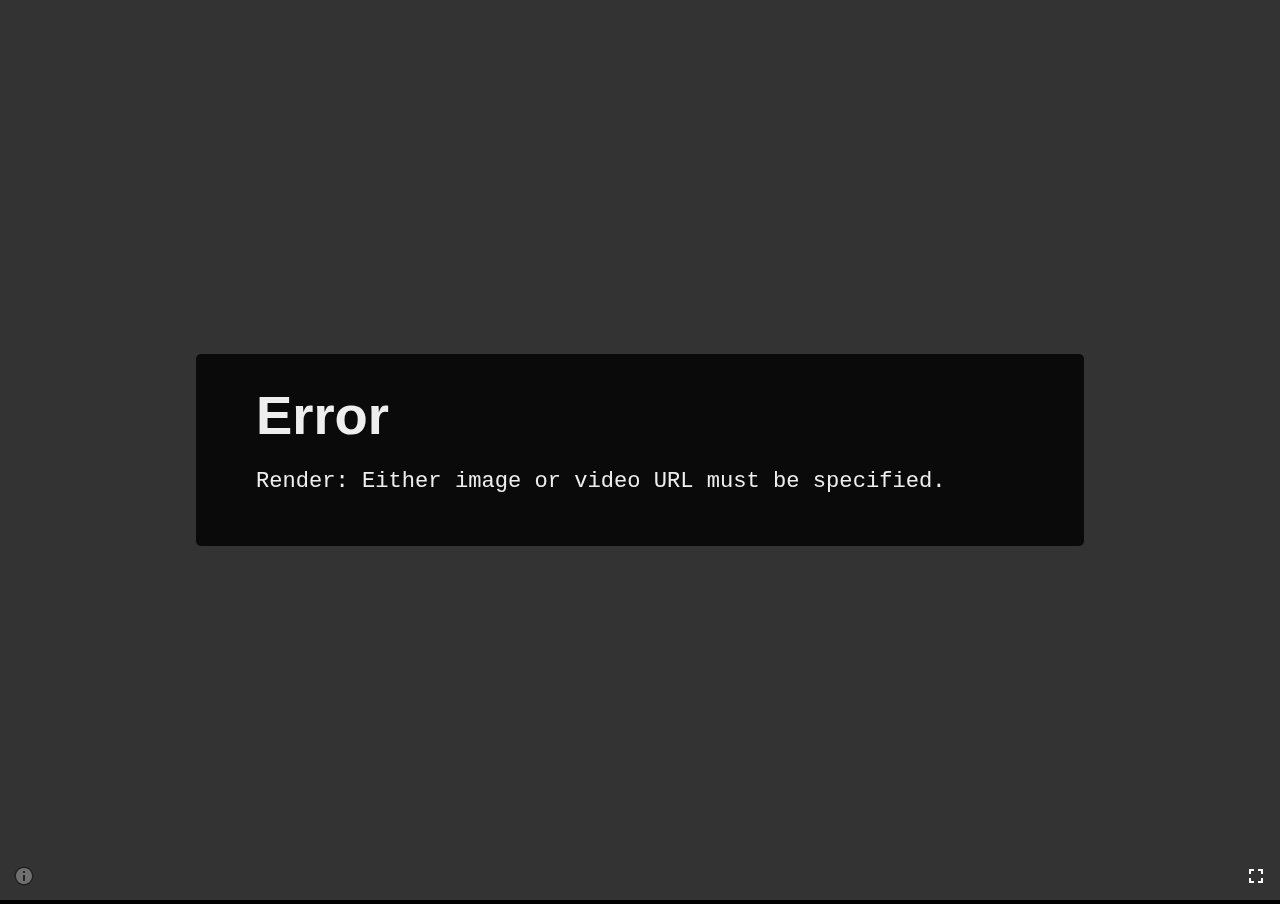
==== index.html @ 3a60927f "webvr" ====
<!DOCTYPE html>
<html lang="en">

<head>
  <title>VR view</title>
  <meta charset="utf-8">
  <meta name="viewport" content="width=device-width, user-scalable=no, minimum-scale=1.0, maximum-scale=1.0">
  <meta name="mobile-web-app-capable" content="yes">
  <meta name="apple-mobile-web-app-capable" content="yes" />
  <meta name="apple-mobile-web-app-status-bar-style" content="black-translucent" />
  <link rel="stylesheet" href="style.css">
</head>

<body>
  <div id="error" class="dialog">
    <div class="wrap">
      <h1 class="title">Error</h1>
      <p class="message">An unknown error occurred.</p>
    </div>
  </div>

  <div id="play-overlay">
    <img src="images/ic_play_arrow_white_24dp.svg" />
  </div>

  <a id="watermark" href="http://g.co/vr/view" target="_blank">
    <img src="images/ic_info_outline_black_24dp.svg" />
  </a>

  <script>
    WebVRConfig = {
      BUFFER_SCALE: 0.5,
      TOUCH_PANNER_DISABLED: false
    };
  </script>

  <script src="build/three.js"></script>
  <script src="build/embed.js"></script>
</body>

</html>
---- style.css ----
html, body {
  background-color: #000;
  color: #eee;
  margin: 0px;
  padding: 0px;
  position: fixed;
  overflow: hidden;
  top: 0;
  bottom: 0;
  left: 0;
  right: 0;

  /* Prevent user selection. */
  user-select: none;
  touch-callout: none;
  -webkit-touch-callout: none;
  -webkit-user-select: none;
}
.dialog {
  display: none;
  align-items: center;
  justify-content: center;
  font-family: sans-serif;
  font-size: 170%;
  position: absolute;
  width: 100%;
  height: 100%;
  background: rgba(255, 255, 255, 0.2);
  -webkit-user-select: none;
  -moz-user-select: none;
  user-select: none;
}
.dialog.visible {
  display: flex;
}
.dialog .wrap {
  padding: 30px 60px;
  margin: 20px auto;
  width: 60%;
  background: rgba(0, 0, 0, 0.8);
  border-radius: 5px;
}
.dialog h1 {
  margin: 0;
}

a, a:visited {
  color: skyblue;
}

#watermark img {
  position: fixed;
  overflow: hidden;
  left: 0;
  bottom: 0;
  opacity: 0.3;
  width: 24px;
  height: 24px;
  padding: 12px;
  -webkit-user-select: none;
  -moz-user-select: none;
  user-select: none;
}
#watermark img:hover {
  opacity: 1;
  -webkit-filter: drop-shadow(white 0 0 5px);
}


canvas {
  cursor: -webkit-grab;
}
canvas:active {
  cursor: -webkit-grabbing;
}

#play-overlay {
  position: fixed;
  width: 100%;
  height: 100%;
  left: 0;
  top: 0;
  right: 0;
  bottom: 0;
  background-color: rgba(0, 0, 0, 0.5);
  display: none;
	align-items: center;
  justify-content: center;
}
#play-overlay.visible {
	display: flex;
}
#play-overlay img {
  width: 30%;
  height: 30%;
}

#error .message {
  font-family: monospace;
}
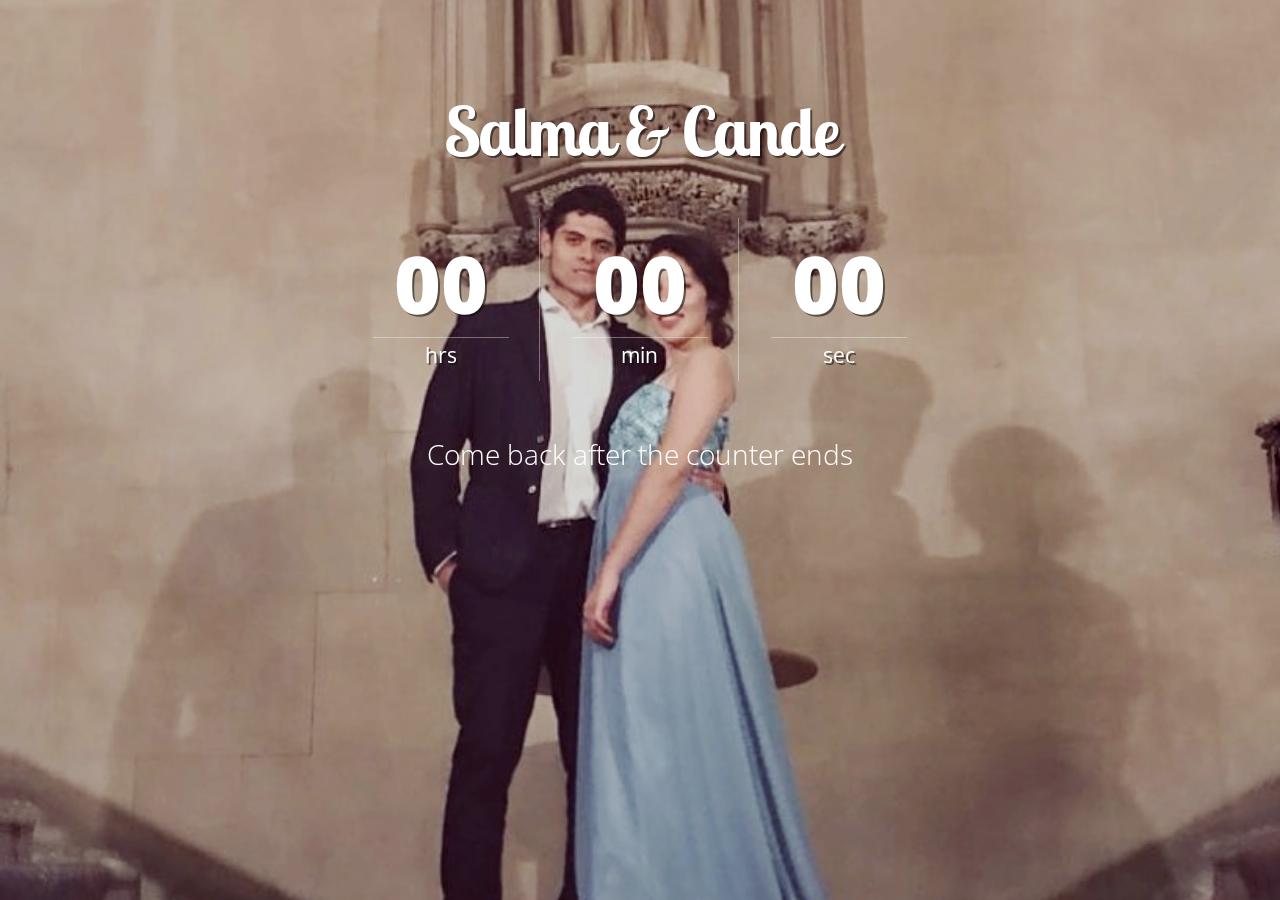
==== commit c752ec59: "salma" ====
--- a/index.html
+++ b/index.html
@@ -1,41 +1,45 @@
-<!DOCTYPE html>
-<html lang="en">
-
+<!--
+Author: WebThemez
+Author URL: http://webthemez.com
+License: Creative Commons Attribution 3.0 Unported
+License URL: http://creativecommons.org/licenses/by/3.0/
+Note: Please use our back link in your site (webthemez.com)
+-->
+<!DOCTYPE HTML>
+<!--[if lt IE 7 ]> <html lang="en" class="ie ie6"> <![endif]-->
+<!--[if IE 7 ]>	<html lang="en" class="ie ie7"> <![endif]-->
+<!--[if IE 8 ]>	<html lang="en" class="ie ie8"> <![endif]-->
+<!--[if IE 9 ]>	<html lang="en" class="ie ie9"> <![endif]-->
+<!--[if !IE]><!--> <html lang="en"> <!--<![endif]-->
 <head>
-  <title>VR view</title>
-  <meta charset="utf-8">
-  <meta name="viewport" content="width=device-width, user-scalable=no, minimum-scale=1.0, maximum-scale=1.0">
-  <meta name="mobile-web-app-capable" content="yes">
-  <meta name="apple-mobile-web-app-capable" content="yes" />
-  <meta name="apple-mobile-web-app-status-bar-style" content="black-translucent" />
-  <link rel="stylesheet" href="style.css">
+<meta charset="utf-8">
+<title>Salma's valentine</title>
+<meta name="description" content="">
+<meta http-equiv="X-UA-Compatible" content="chrome=1">
+<link rel="stylesheet" type="text/css" href="http://fonts.googleapis.com/css?family=PT+Sans+Narrow:regular,bold">
+<link rel="stylesheet" type="text/css" href="css/styles.css">
 </head>
 
-<body>
-  <div id="error" class="dialog">
-    <div class="wrap">
-      <h1 class="title">Error</h1>
-      <p class="message">An unknown error occurred.</p>
-    </div>
-  </div>
+<body id="home">
+<div id="Header">
+<div class="wrapper">
+	<h1>Salma & Cande</h1>
+	</div>
+</div>
+<div id="Content" class="wrapper">
+<div class="countdown styled"></div>
+<div style="text-align:center;">
+	<h2 class="intro">Come back after the counter ends</h2>
+</div>
+</div>
 
-  <div id="play-overlay">
-    <img src="images/ic_play_arrow_white_24dp.svg" />
-  </div>
+<div id="overlay"></div>
 
-  <a id="watermark" href="http://g.co/vr/view" target="_blank">
-    <img src="images/ic_info_outline_black_24dp.svg" />
-  </a>
+<!--Scripts-->
+<script type="text/javascript" src="js/jquery-1.9.1.min.js"></script>
+<script type="text/javascript" src="js/Backstretch.js"></script>
+<script type="text/javascript" src="js/jquery.countdown.js"></script>
+<script type="text/javascript" src="js/global.js"></script>
 
-  <script>
-    WebVRConfig = {
-      BUFFER_SCALE: 0.5,
-      TOUCH_PANNER_DISABLED: false
-    };
-  </script>
-
-  <script src="build/three.js"></script>
-  <script src="build/embed.js"></script>
 </body>
-
 </html>
--- a/css/styles.css
+++ b/css/styles.css
@@ -0,0 +1,304 @@
+/*
+Author: WebThemez
+Author URL: http://webthemez.com
+License: Creative Commons Attribution 3.0 Unported
+License URL: http://creativecommons.org/licenses/by/3.0/
+*/
+@import url(http://fonts.googleapis.com/css?family=Open+Sans:400,800,600);
+@import url(http://fonts.googleapis.com/css?family=Lobster+Two:700);
+body {
+	color:#FFF;
+	font-family: 'Open Sans', sans-serif;
+	min-width:960px;
+	top:0;
+	left:0;
+	position:absolute;
+	height:100%;
+	width:100%;
+	margin:0;
+	background-size:cover;
+}
+.ie body {
+	filter: dropshadow(color=#000000, offx=0, offy=1);
+}
+h1 {
+	font-size:68px;
+	letter-spacing:-2px;
+	text-align:center;
+	padding-top:30px;
+	font-weight:700;
+	font-family: 'Lobster Two', cursive;
+	text-shadow: 2px 2px rgba(12, 11, 11, 0.56);
+}
+.ie h1 {
+	filter: dropshadow(color=#000000, offx=0, offy=3);
+	padding-bottom:12px;
+}
+.ie h2 {
+	filter: dropshadow(color=#000000, offx=0, offy=3);
+}
+h3 {
+	font-size:25px;
+	margin:0.2em 0;
+}
+.ie h3 {
+	filter: dropshadow(color=#000000, offx=0, offy=3);
+}
+h4 {
+	margin-bottom:5px;
+}
+p, pre {
+	margin:0 0 10px 0;
+}
+code {
+	text-transform:uppercase !important;
+	color:#EEE;
+	border-bottom:1px dotted #666;
+}
+small {
+	background:url(../images/alpha.png);
+	background:rgba(0, 0, 0, 0.8) url();
+	border:1px solid #111;
+	font-size:15px;
+	padding:0 5px;
+}
+a {
+	color: rgba(255, 255, 255, 0.57);
+	text-decoration:none;
+}
+a:hover {
+	color:#BBB;
+}
+#Header {
+margin-bottom: 62px;
+position: relative;
+width: 100%;
+height: 110px;
+line-height: 110px;
+z-index: 1;
+}
+.wrapper {
+margin: 0 auto;
+position: relative;
+width: 920px;
+z-index: 1;
+}
+#socialIcons {
+display:block;
+}
+#socialIcons ul {
+margin: 0px;
+padding:0px;
+text-align: center;
+}
+#socialIcons ul li {
+margin-right: 5px;
+height: 34px;
+line-height: 34px;
+list-style-type: none;
+display: inline-block;
+}
+#socialIcons ul li a{
+width:34px;
+height:34px;
+display: inline-block;
+}
+.twitterIcon, .facebookIcon, .linkedInIcon, .pintrestIcon{
+background: url('../images/social-icons.png') -74px 0px;
+}
+.facebookIcon{
+background-position: 10px 0px;
+}
+.linkedInIcon{
+background-position: -245px 0px;
+}
+.pintrestIcon{
+background-position: -331px 0px;
+}
+.tempBy{
+display:block;
+text-align:center;
+margin-top:40px;
+}
+#Content h2 {
+display: inline-block;
+margin: 25px 0 45px;
+padding: 0px;
+text-align: center;
+font-size: 28px;
+font-weight: 300;
+color: #fff;
+line-height: 36px;
+}
+#WindowSlide {
+margin: 0 auto;
+position: relative;
+width: 634px;
+height: 170px;
+display: block;
+overflow: hidden;
+}
+#Mail {
+position: absolute;
+width: 634px;
+top: 0px;
+left: 0px;
+}
+#Content h3 {
+text-align: center;
+font-size: 20px;
+font-weight: normal;
+display: block;
+clear: both;
+}
+
+#subscribe p{
+text-align:center;
+}
+#subscribe input {
+background: rgba(255, 255, 255, 0.52);
+color: #000;
+vertical-align: middle;
+width: 293px;
+border: 1px solid rgba(255, 255, 255, 0.76);
+padding: 0 10px;
+height: 40px;
+}
+#subscribe input[type="button"]{
+background: rgba(255, 255, 255, 1);
+width: auto;
+padding: 0px 25px;
+cursor: pointer;
+margin-left: -5px;
+font-weight: bold;
+height: 42px;
+display: inline-block;
+}
+
+
+.callback,
+.simple {
+  font-size: 20px;
+  background: #27ae60;
+  padding: 0.5em 0.7em;
+  color: #ecf0f1;
+  margin-bottom: 50px;
+  -webkit-transition: background 0.5s ease-out;
+  transition: background 0.5s ease-out;
+}
+.callback{
+  cursor: pointer;
+}
+.ended {
+  background: #c0392b;
+}
+.countdown {
+text-align:center;
+}
+.intro{
+font-size:22px;
+font-weight:normal;
+margin-bottom:30px;
+}
+.styled{
+  margin-bottom: 30px;
+}
+.styled div {
+display: inline-block;
+font-size: 80px;
+font-weight: 900;
+text-align: center;
+margin: 0 1px;
+width: 136px;
+padding: 10px 30px 53px;
+height: 100px;
+background:rgba(255, 255, 255, 0.0);
+text-shadow: none;
+vertical-align: middle;
+border-right:1px solid rgba(255, 255, 255, 0.36);
+text-shadow: 2px 2px rgba(12, 11, 11, 0.56);
+}
+.styled div:last-child{
+border:none;
+}
+#overlay{
+background: rgba(0, 0, 0, 0.04) url(../images/overlays/06.png) top left repeat;
+background:rgba(0, 0, 0, 0.14);
+position: fixed;
+top: 0px;
+width: 100%;
+bottom: 0px;
+opacity:0.8;
+}
+/* IE7 inline-block hack */
+*+html .styled div{
+  display: inline;
+  zoom: 1;
+}
+.styled div:first-child {
+  margin-left: 0;
+}
+.styled div span {
+display: block;
+border-top: 1px solid rgba(255, 255, 255, 0.36);
+padding-top: 3px;
+font-size: 21px;
+font-weight: 400;
+text-align: center;
+}
+footer{
+width:100%;
+height:30px;
+background:rgba(0, 0, 0, 0.64);
+position:absolute;
+bottom:0px;
+}
+footer span{
+float:right;
+margin:10px;
+}
+@media(max-width:768px){
+	body {
+	min-width: initial !important;
+	}
+	.wrapper{width:100%;}
+	.styled div {
+	  margin-bottom:10px;
+	}
+}
+@media(max-width:420px){
+	h1{
+	float:initial;
+	text-align: center;
+	margin-left:0px;
+	margin-bottom:0px;
+	}
+	.styled div {
+	  margin-bottom:10px;
+	  font-size: 40px;
+	  font-weight: normal;
+	  text-align: center;
+	  width:80px;
+	  border-radius:80px;
+	  height:80px;
+	}
+	#Content h2 {
+	margin: 0px 0px 0px 0px;
+	padding: 0px;
+	text-align: center;
+	font-size: 29px;
+	font-weight: 300;
+	}
+	.styled {
+	margin-bottom: 30px;
+	}
+	#subscribe input[type="button"]{
+	margin-top:10px;
+	}
+	#subscribe input{
+	width:80%;
+	}
+	footer{
+	position:relative !important;
+	}
+}
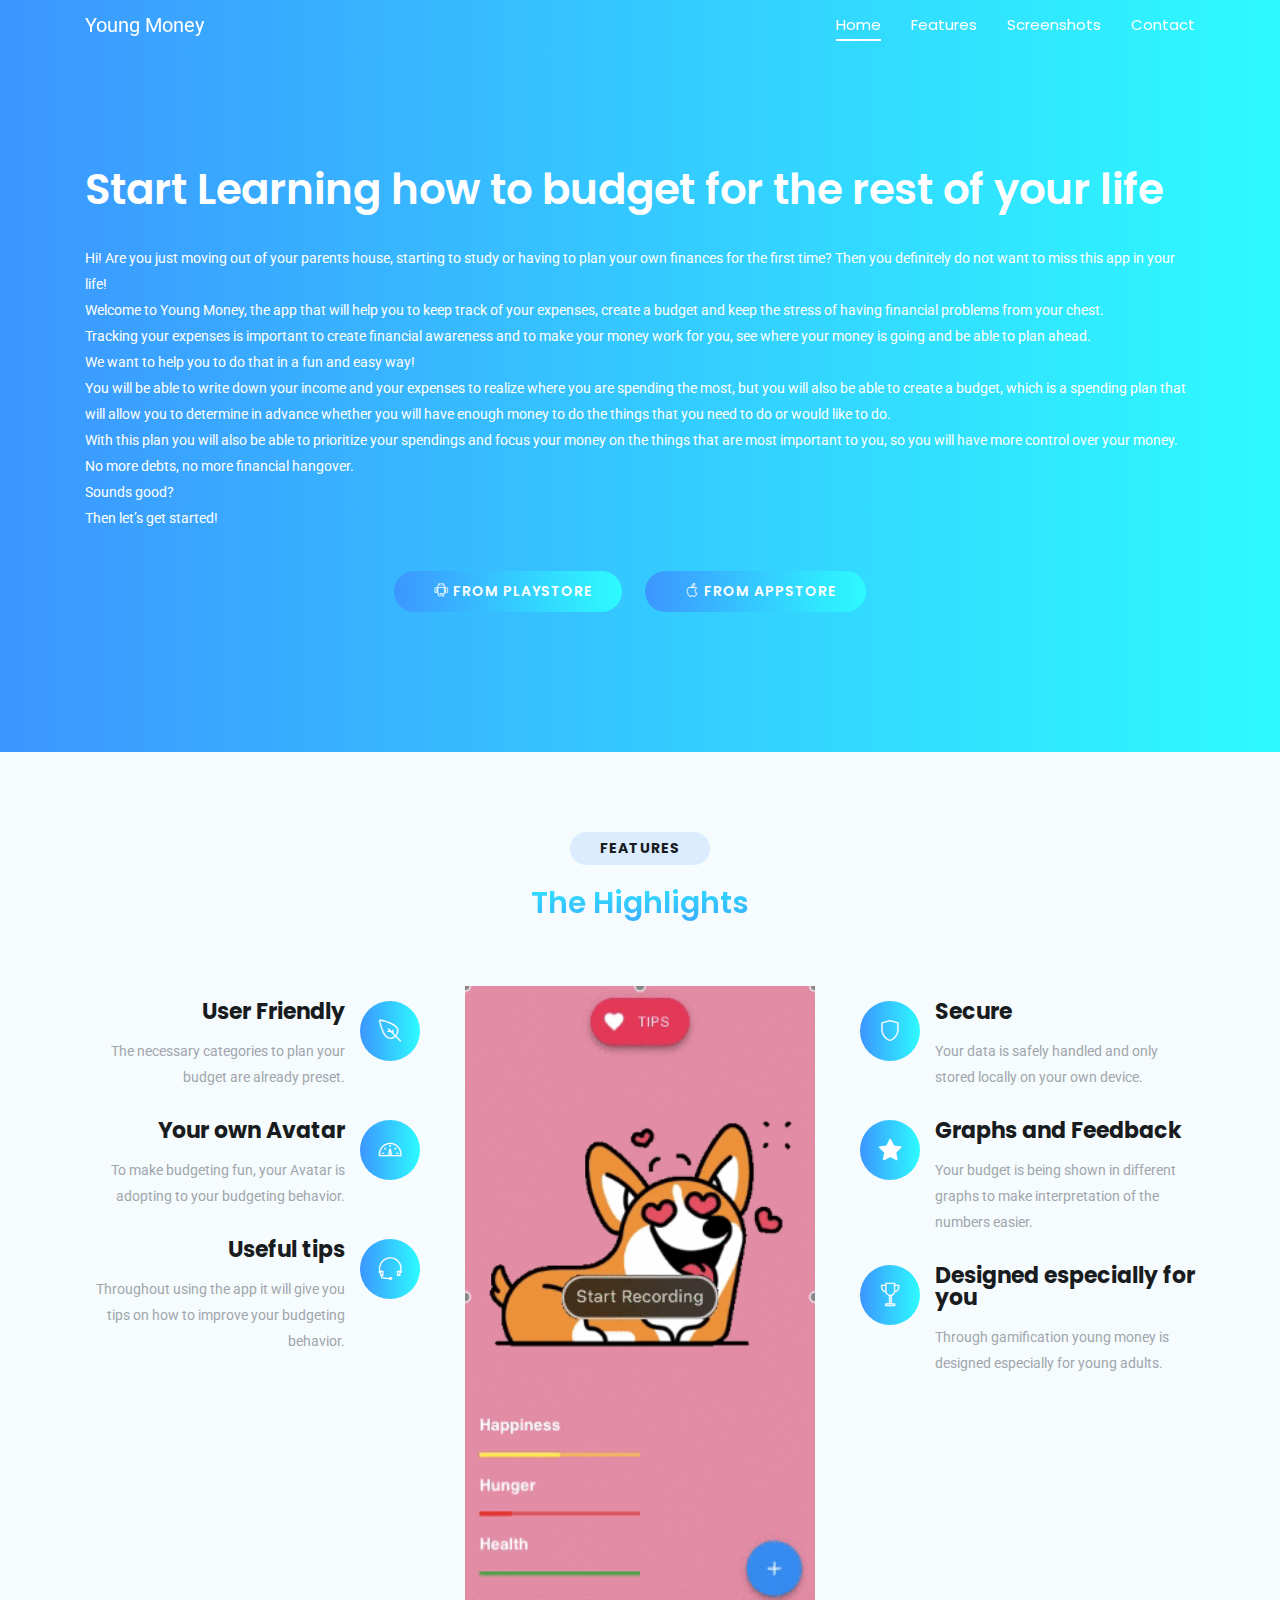
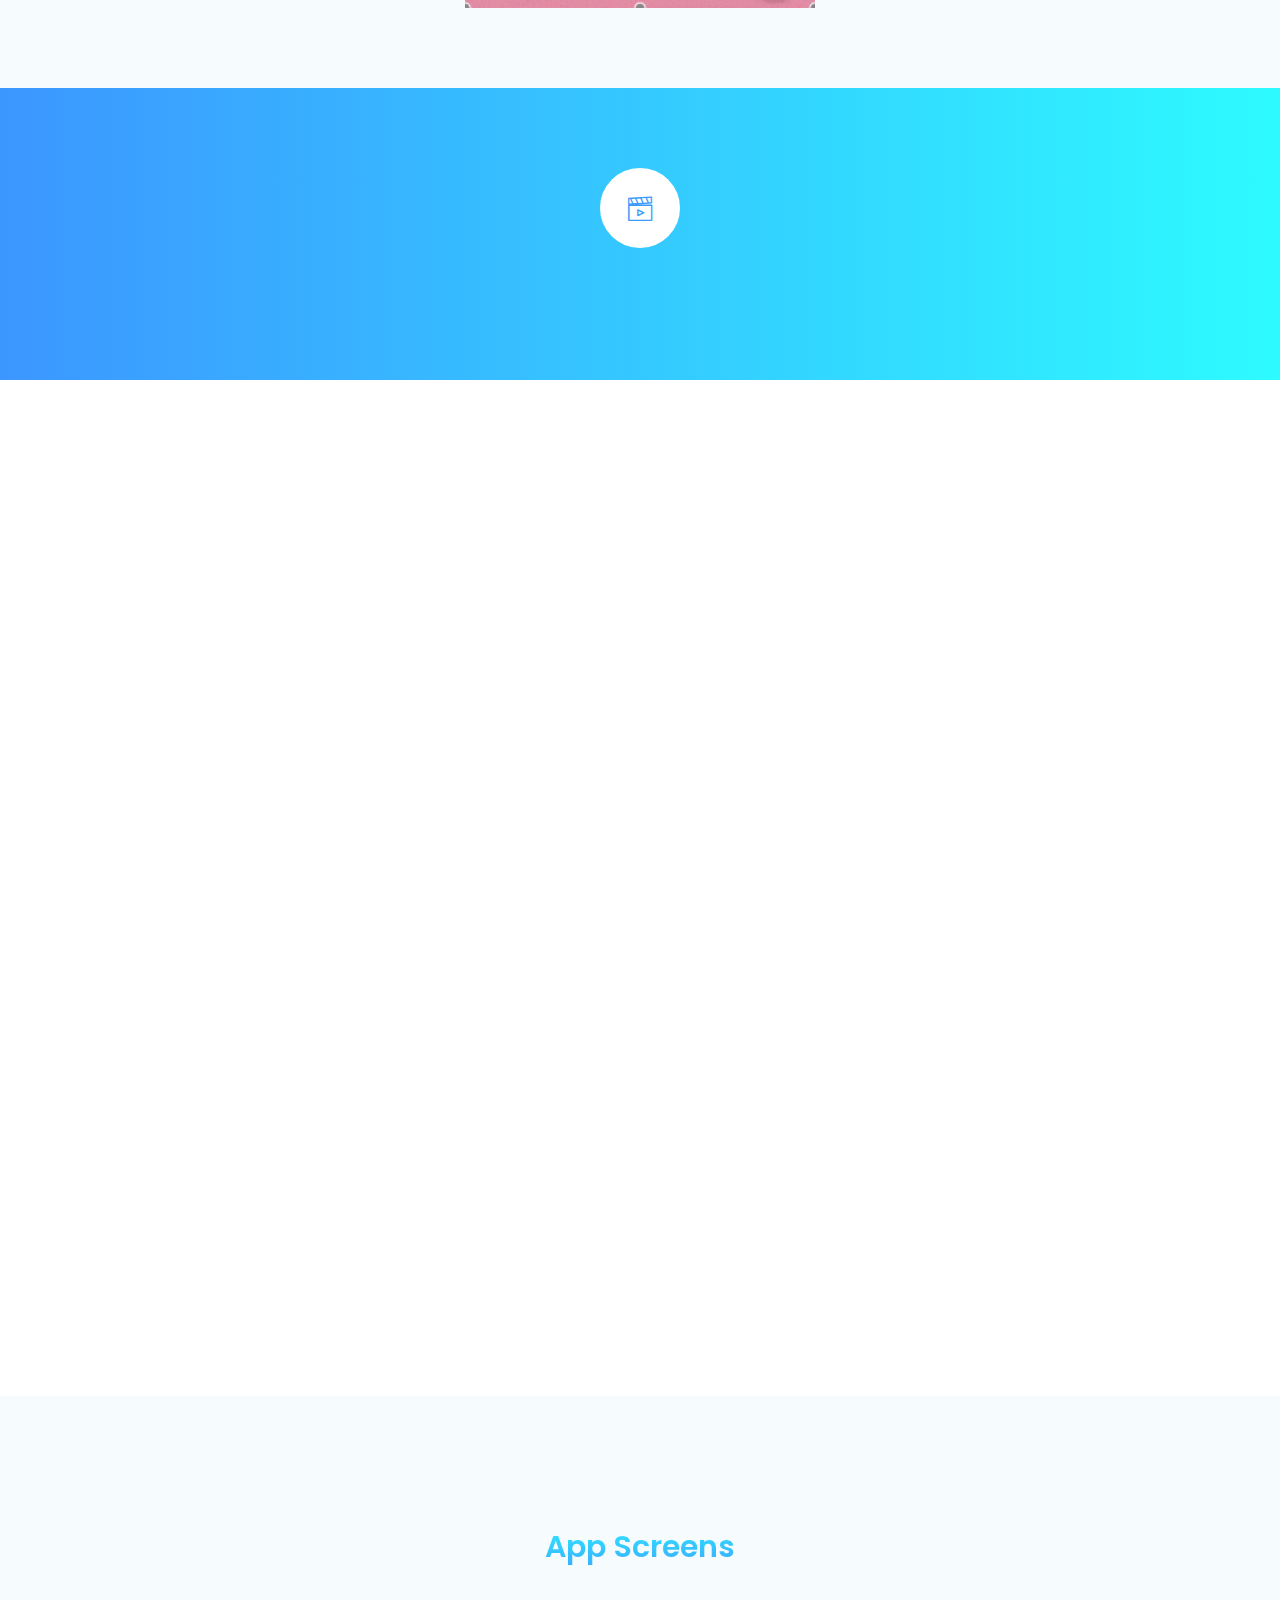
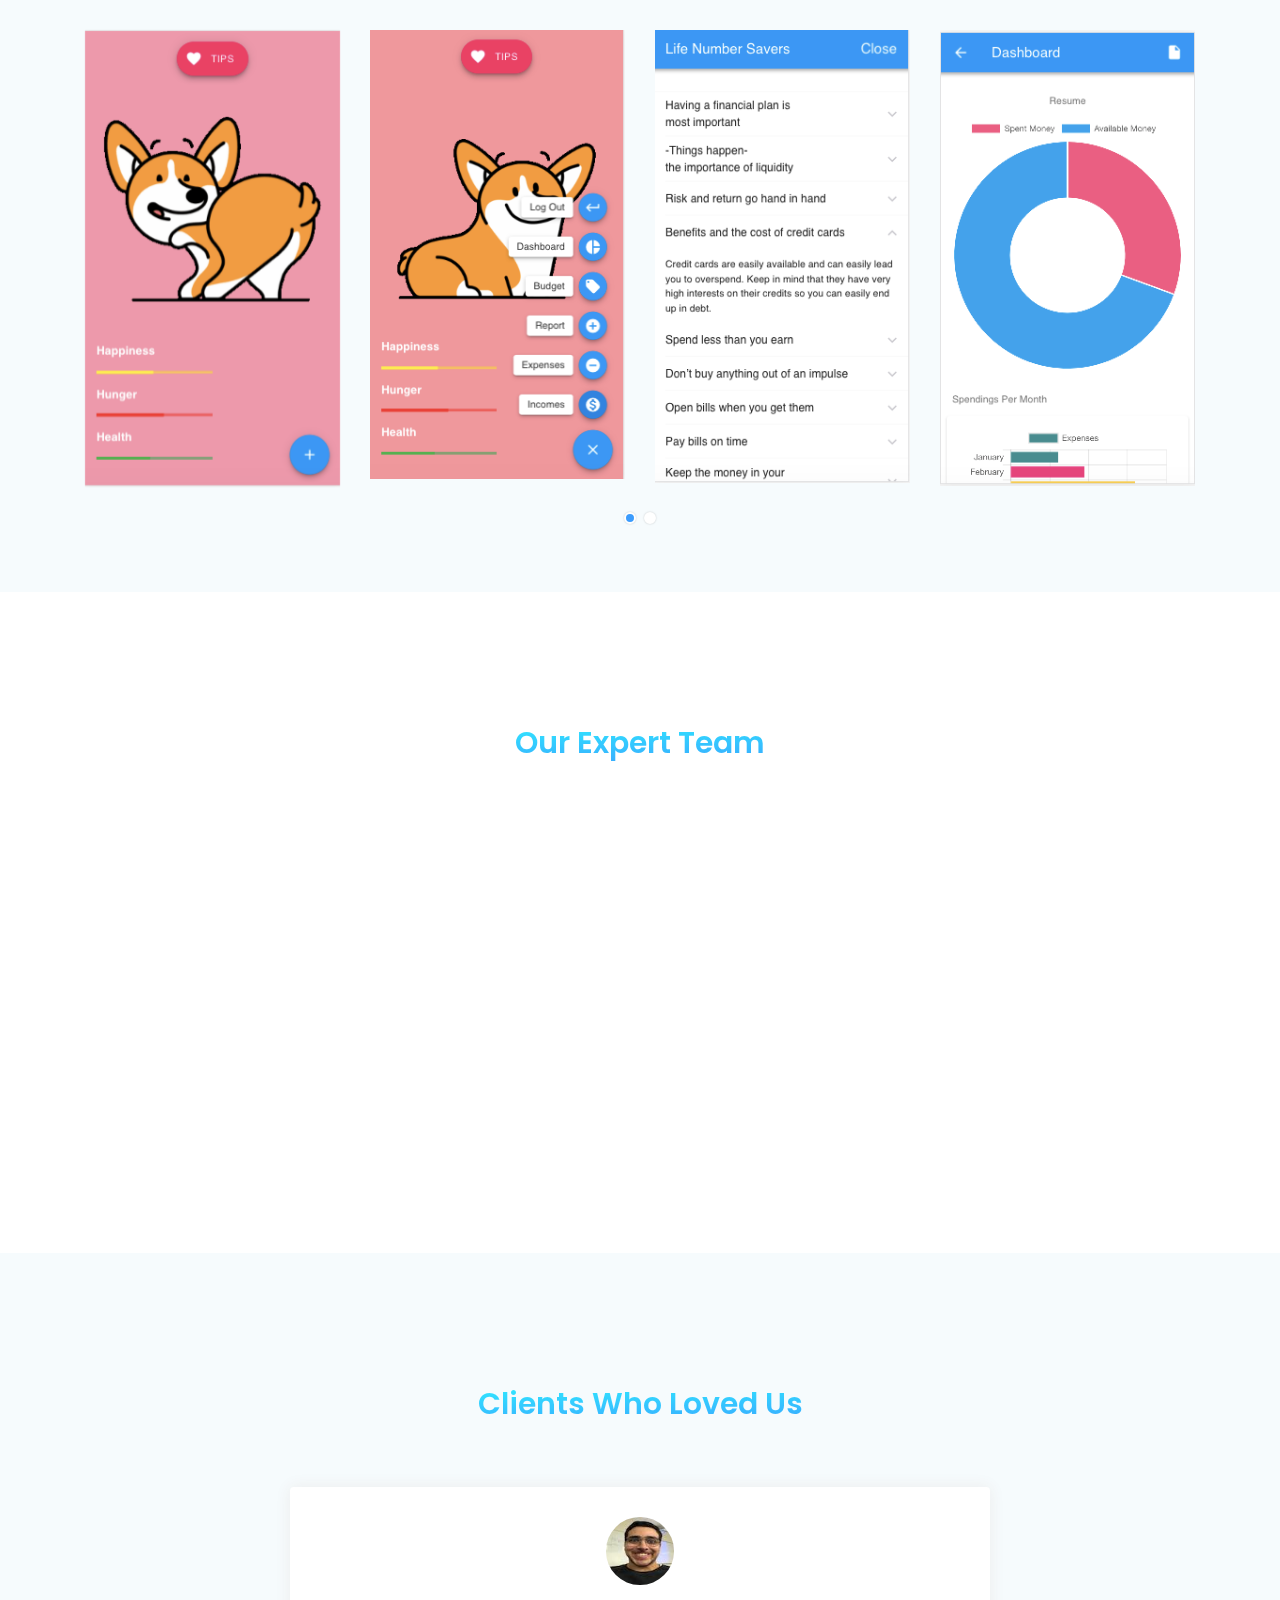
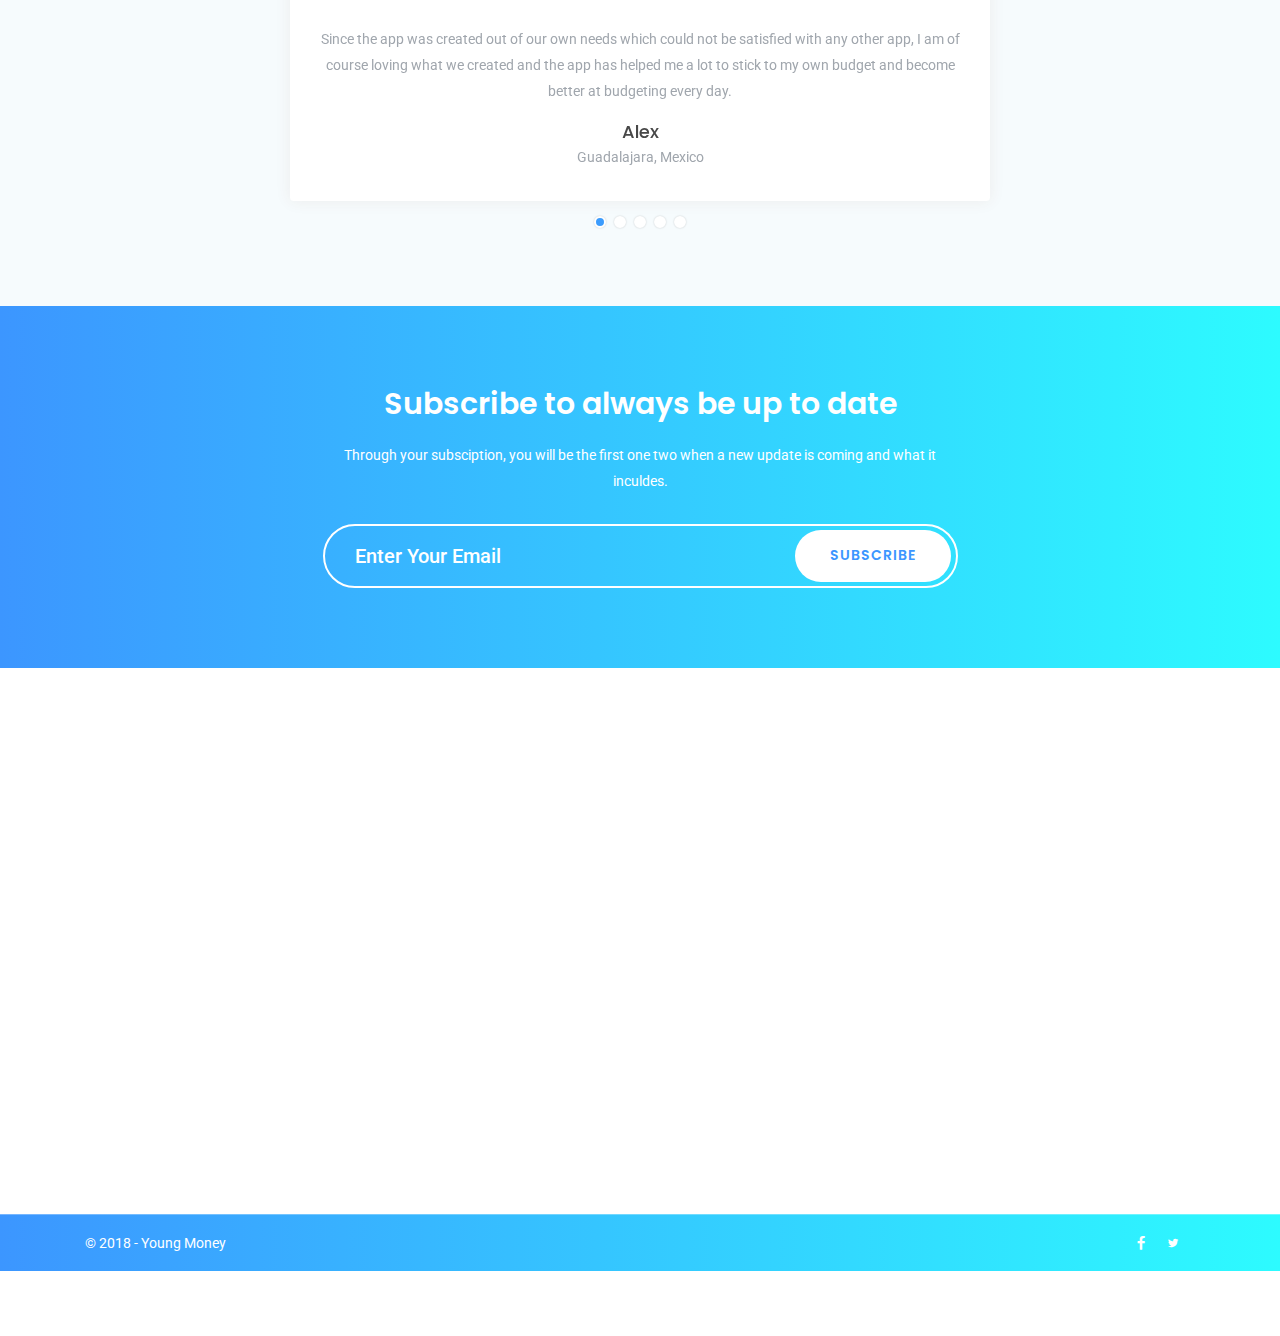
==== commit 6e1b30d6: "restore" ====
--- a/index.html
+++ b/index.html
@@ -1,45 +1,823 @@
-<!--
-Author: WebThemez
-Author URL: http://webthemez.com
-License: Creative Commons Attribution 3.0 Unported
-License URL: http://creativecommons.org/licenses/by/3.0/
-Note: Please use our back link in your site (webthemez.com)
--->
-<!DOCTYPE HTML>
-<!--[if lt IE 7 ]> <html lang="en" class="ie ie6"> <![endif]-->
-<!--[if IE 7 ]>	<html lang="en" class="ie ie7"> <![endif]-->
-<!--[if IE 8 ]>	<html lang="en" class="ie ie8"> <![endif]-->
-<!--[if IE 9 ]>	<html lang="en" class="ie ie9"> <![endif]-->
-<!--[if !IE]><!--> <html lang="en"> <!--<![endif]-->
-<head>
-<meta charset="utf-8">
-<title>Salma's valentine</title>
-<meta name="description" content="">
-<meta http-equiv="X-UA-Compatible" content="chrome=1">
-<link rel="stylesheet" type="text/css" href="http://fonts.googleapis.com/css?family=PT+Sans+Narrow:regular,bold">
-<link rel="stylesheet" type="text/css" href="css/styles.css">
-</head>
-
-<body id="home">
-<div id="Header">
-<div class="wrapper">
-	<h1>Salma & Cande</h1>
-	</div>
-</div>
-<div id="Content" class="wrapper">
-<div class="countdown styled"></div>
-<div style="text-align:center;">
-	<h2 class="intro">Come back after the counter ends</h2>
-</div>
-</div>
-
-<div id="overlay"></div>
-
-<!--Scripts-->
-<script type="text/javascript" src="js/jquery-1.9.1.min.js"></script>
-<script type="text/javascript" src="js/Backstretch.js"></script>
-<script type="text/javascript" src="js/jquery.countdown.js"></script>
-<script type="text/javascript" src="js/global.js"></script>
-
-</body>
+<!DOCTYPE html>
+<html lang="en">
+  <head>
+    <!-- Required meta tags -->
+    <meta charset="utf-8">
+    <meta name="viewport" content="width=device-width, initial-scale=1, shrink-to-fit=no">
+    <meta name="keywords" content="Bootstrap, Landing page, Template, Registration, Landing">
+    <meta name="viewport" content="width=device-width, initial-scale=1, maximum-scale=1">
+    <meta name="author" content="Grayrids">
+    <title>Young Money</title>
+
+    <!-- Bootstrap CSS -->
+    <link rel="stylesheet" href="css/bootstrap.min.css">
+    <link rel="stylesheet" href="css/line-icons.css">
+    <link rel="stylesheet" href="css/owl.carousel.css">
+    <link rel="stylesheet" href="css/owl.theme.css">
+    <link rel="stylesheet" href="css/animate.css">
+    <link rel="stylesheet" href="css/magnific-popup.css">
+    <link rel="stylesheet" href="css/nivo-lightbox.css">
+    <link rel="stylesheet" href="css/main.css">
+    <link rel="stylesheet" href="css/responsive.css">
+
+  </head>
+
+  <body>
+
+    <!-- Header Section Start -->
+    <header id="home" class="hero-area-2">
+      <div class="overlay"></div>
+      <nav class="navbar navbar-expand-md  fixed-top scrolling-navbar menu-bg2">
+        <div class="container">
+          <a href="index.html" class="navbar-brand"><img src="" alt="">Young Money</a>
+          <button class="navbar-toggler" type="button" data-toggle="collapse" data-target="#navbarCollapse" aria-controls="navbarCollapse" aria-expanded="false" aria-label="Toggle navigation">
+            <i class="lni-menu"></i>
+          </button>
+          <div class="collapse navbar-collapse" id="navbarCollapse">
+            <ul class="navbar-nav mr-auto w-100 justify-content-end">
+              <li class="nav-item">
+                <a class="nav-link page-scroll" href="#home">Home</a>
+              </li>
+              <li class="nav-item">
+                <a class="nav-link page-scroll" href="#app-features">Features</a>
+              </li>
+              <li class="nav-item">
+                <a class="nav-link page-scroll" href="#screenshots">Screenshots</a>
+              </li>
+              <li class="nav-item">
+                <a class="nav-link page-scroll" href="#map-area">Contact</a>
+              </li>
+            </ul>
+          </div>
+        </div>
+      </nav>
+      <div class="container">
+        <div class="row space-100">
+          <div class="col-lg-12 col-md-12 col-xs-12">
+            <div class="contents">
+              <h2 class="head-title">Start Learning how to budget for the rest of your life</h2>
+              <p>Hi! Are you just moving out of your parents house, starting to study or having to plan your own finances for the first time? Then you definitely do not want to miss this app in your life!<br/>Welcome to Young Money, the app that will help you to keep track of your expenses, create a budget and keep the stress of having financial problems from your chest.<br/>Tracking your expenses is important to create financial awareness and to make your money work for you, see where your money is going and be able to plan ahead.<br/>We want to help you to do that in a fun and easy way!<br/>You will be able to write down your income and your expenses to realize where you are spending the most, but you will also be able to create a budget, which is a spending plan that will allow you to determine in advance whether you will have enough money to do the things that you need to do or would like to do.<br/>With this plan you will also be able to prioritize your spendings and focus your money on the things that are most important to you, so you will have more control over your money.<br/>No more debts, no more financial hangover.<br/>Sounds good?<br/>Then let’s get started!</p>
+              <div class="header-button">
+                <a href="#" class="btn btn-common btn-effect"><i class="lni-android"></i> From PlayStore<br></a>
+                <a href="#" class="btn btn-common btn-effect"><i class="lni-apple"></i> From AppStore<br></a>
+              </div>
+            </div>
+          </div>
+        </div>
+      </div>
+    </header>
+    <!-- Header Section End -->
+
+    <!-- features Section Start -->
+    <div id="app-features" class="section">
+      <div class="container">
+        <div class="section-header">
+          <p class="btn btn-subtitle wow fadeInDown" data-wow-delay="0.2s">features</p>
+          <h2 class="section-title wow fadeIn" data-wow-delay="0.2s">The Highlights</h2>
+        </div>
+        <div class="row">
+          <div class="col-lg-4 col-md-12 col-xs-12">
+            <div class="content-left text-right">
+              <div class="box-item left">
+                <span class="icon">
+                  <i class="lni-leaf"></i>
+                </span>
+                <div class="text">
+                  <h4>User Friendly</h4>
+                  <p>The necessary categories to plan your budget are already preset.</p>
+                </div>
+              </div>
+              <div class="box-item left">
+                <span class="icon">
+                  <i class="lni-dashboard"></i>
+                </span>
+                <div class="text">
+                  <h4>Your own Avatar</h4>
+                  <p>To make budgeting fun, your Avatar is adopting to your budgeting behavior.</p>
+                </div>
+              </div>
+              <div class="box-item left">
+                <span class="icon">
+                  <i class="lni-headphone-alt"></i>
+                </span>
+                <div class="text">
+                  <h4>Useful tips</h4>
+                  <p>Throughout using the app it will give you tips on how to improve your budgeting behavior.</p>
+                </div>
+              </div>
+            </div>
+          </div>
+          <div class="col-lg-4 col-md-12 col-xs-12">
+            <div class="show-box">
+              <img src="img/features/app2.gif" alt="">
+            </div>
+          </div>
+          <div class="col-lg-4 col-md-12 col-xs-12">
+            <div class="content-right text-left">
+              <div class="box-item right">
+                <span class="icon">
+                  <i class="lni-shield"></i>
+                </span>
+                <div class="text">
+                  <h4>Secure</h4>
+                  <p>Your data is safely handled and only stored locally on your own device.</p>
+                </div>
+              </div>
+              <div class="box-item right">
+                <span class="icon">
+                  <i class="lni-star-filled"></i>
+                </span>
+                <div class="text">
+                  <h4>Graphs and Feedback</h4>
+                  <p>Your budget is being shown in different graphs to make interpretation of the numbers easier.</p>
+                </div>
+              </div>
+              <div class="box-item right">
+                <span class="icon">
+                  <i class="lni-cup"></i>
+                </span>
+                <div class="text">
+                  <h4>Designed especially for you</h4>
+                  <p>Through gamification young money is designed especially for young adults.</p>
+                </div>
+              </div>
+            </div>
+          </div>
+        </div>
+      </div>
+    </div>
+    <!-- features Section End -->
+
+    <!-- Start Video promo Section -->
+    <section class="video-promo section">
+      <div class="overlay"></div>
+      <div class="container">
+        <div class="row">
+          <div class="col-md-12 col-sm-12">
+              <div class="video-promo-content text-center">
+                <a href="#" class="video-popup"><i class="lni-film-play"></i></a>
+                <h2 class="mt-3 wow zoomIn" data-wow-duration="1000ms" data-wow-delay="100ms">Watch Video</h2>
+              </div>
+          </div>
+        </div>
+      </div>
+    </section>
+    <!-- End Video Promo Section -->
+
+    <!-- Features Section Start -->
+    <div id="features-two" class="section">
+      <div class="container">
+        <div class="row">
+          <div class="col-lg-6 col-md-12 col-sm-12">
+            <div class="img-thumb wow fadeInLeft" data-wow-delay="0.3s">
+              <img class="img-fluid" src="img/features/appamazing_2.png" alt="">
+            </div>
+          </div>
+          <div class="col-lg-6 col-md-12 col-sm-12">
+            <div class="text-wrapper wow fadeInRight" data-wow-delay="0.6s">
+              <div>
+                <p class="btn btn-subtitle">How It Works?</p>
+                <h3>Our App Is Amazing!</h3>
+                <p>Through multiple trial and error, we have developed the perfect app, especially for young adults who are living on their own budget for the first time. Young Money helps you plan your own budget in different categories from scratch, based on your current spending habits. Afterwards the app will calculate on which categories you are over- or underspending. These findings are also visualized in graphs so that you know how well your budgeting is going. The app also shares Tips with you, on how to improve your spending behavior. An Avatar will help you stay motivated throughout the experience to stay on track. Young Money will prepare you with the necessary budgeting skills you need for the rest of your life.</p
+              </div>
+            </div>
+          </div>
+        </div>
+        <div class="row mt">
+          <div class="col-lg-6 col-md-12 col-sm-12">
+            <div class="text-wrapper wow fadeInRight" data-wow-delay="0.9s">
+              <div>
+                <p class="btn btn-subtitle">Update</p>
+                <h3>Free Updates!</h3>
+                <p>We are constantly working on the app. Listening to your feedback and improving every little detail, to make it fit to your and our other user's needs. Of course these updates will always come free for you, so that you have the best experience with Young Money possible.</p>
+              </div>
+            </div>
+          </div>
+           <div class="col-lg-6 col-md-12 col-sm-12">
+            <div class="img-thumb wow fadeInLeft" data-wow-delay="1.2s">
+              <img class="img-fluid" src="img/features/freeupdate_2.png" alt="">
+            </div>
+          </div>
+        </div>
+      </div>
+    </div>
+    <!-- Features Section End -->
+
+    <!-- Awesome Screens Section Start -->
+    <section id="screenshots" class="screens-shot section">
+      <div class="container">
+        <div class="section-header">
+          <p class="btn btn-subtitle wow fadeInDown" data-wow-delay="0.2s">Screenshots</p>
+          <h2 class="section-title">App Screens</h2>
+        </div>
+        <div class="row">
+          <div class="touch-slider owl-carousel">
+            <div class="item">
+              <div class="screenshot-thumb">
+                <img class="img-fluid" src="img/screenshot/img-1.png" alt="">
+              </div>
+            </div>
+            <div class="item">
+              <div class="screenshot-thumb">
+                <img class="img-fluid" src="img/screenshot/img-2.png" alt="">
+              </div>
+            </div>
+            <div class="item">
+              <div class="screenshot-thumb">
+                <img class="img-fluid" src="img/screenshot/img-3.png" alt="">
+              </div>
+            </div>
+            <div class="item">
+              <div class="screenshot-thumb">
+                <img class="img-fluid" src="img/screenshot/img-4.png" alt="">
+              </div>
+            </div>
+            <div class="item">
+              <div class="screenshot-thumb">
+                <img class="img-fluid" src="img/screenshot/img-5.png" alt="">
+              </div>
+            </div>
+            <div class="item">
+              <div class="screenshot-thumb">
+                <img class="img-fluid" src="img/screenshot/img-6.png" alt="">
+              </div>
+            </div>
+          </div>
+        </div>
+      </div>
+    </section>
+    <!-- Awesome Screens Section End -->
+
+    <!-- Team section Start -->
+    <section id="team" class="section">
+      <div class="container">
+        <div class="section-header">
+          <p class="btn btn-subtitle wow fadeInDown" data-wow-delay="0.2s">Team</p>
+          <h2 class="section-title">Our Expert Team</h2>
+        </div>
+        <div class="row">
+          <div class="col-lg-3 col-md-6 col-xs-12">
+            <div class="single-team wow fadeInUp" data-wow-delay="0.2s">
+              <div class="team-thumb">
+                <img src="img/team/cande2.jpg" alt="">
+                <ul class="social-list">
+                  <li class="facebook"><a href="#"><i class="lni-facebook-filled"></i></a></li>
+                  <li class="twitter"><a href="#"><i class="lni-twitter-filled"></i></a></li>
+                  <li class="google-plus"><a href="#"><i class="lni-google-plus"></i></a></li>
+                  <li class="linkedin"><a href="#"><i class="lni-linkedin-fill"></i></a></li>
+                </ul>
+              </div>
+              <div class="team-details">
+                <div class="team-inner">
+                  <h4 class="team-title">Candelario</h4>
+                  <p>Developer</p>
+                </div>
+              </div>
+            </div>
+          </div>
+          <div class="col-lg-3 col-md-6 col-xs-12">
+            <div class="single-team wow fadeInUp" data-wow-delay="0.3s">
+              <div class="team-thumb">
+                <img src="img/team/alex_2.jpg" alt="">
+                <ul class="social-list">
+                  <li class="facebook"><a href="#"><i class="lni-facebook-filled"></i></a></li>
+                  <li class="twitter"><a href="#"><i class="lni-twitter-filled"></i></a></li>
+                  <li class="google-plus"><a href="#"><i class="lni-google-plus"></i></a></li>
+                  <li class="linkedin"><a href="#"><i class="lni-linkedin-fill"></i></a></li>
+                </ul>
+              </div>
+              <div class="team-details">
+                <div class="team-inner">
+                  <h4 class="team-title">Alex</h4>
+                  <p>UI Design</p>
+                </div>
+              </div>
+            </div>
+          </div>
+          <div class="col-lg-3 col-md-6 col-xs-12">
+            <div class="single-team wow fadeInUp" data-wow-delay="0.4s">
+              <div class="team-thumb">
+                <img src="img/team/paola2.png" alt="">
+                <ul class="social-list">
+                  <li class="facebook"><a href="#"><i class="lni-facebook-filled"></i></a></li>
+                  <li class="twitter"><a href="#"><i class="lni-twitter-filled"></i></a></li>
+                  <li class="google-plus"><a href="#"><i class="lni-google-plus"></i></a></li>
+                  <li class="linkedin"><a href="#"><i class="lni-linkedin-fill"></i></a></li>
+                </ul>
+              </div>
+              <div class="team-details">
+                <div class="team-inner">
+                  <h4 class="team-title">Paola</h4>
+                  <p>Users Insight</p>
+                </div>
+              </div>
+            </div>
+          </div>
+          <div class="col-lg-3 col-md-6 col-xs-12">
+            <div class="single-team wow fadeInUp" data-wow-delay="0.5s">
+              <div class="team-thumb">
+                <img src="img/team/holly2.jpg" alt="">
+                <ul class="social-list">
+                  <li class="facebook"><a href="#"><i class="lni-facebook-filled"></i></a></li>
+                  <li class="twitter"><a href="#"><i class="lni-twitter-filled"></i></a></li>
+                  <li class="google-plus"><a href="#"><i class="lni-google-plus"></i></a></li>
+                  <li class="linkedin"><a href="#"><i class="lni-linkedin-fill"></i></a></li>
+                </ul>
+              </div>
+              <div class="team-details">
+                <div class="team-inner">
+                  <h4 class="team-title">Holly</h4>
+                  <p>Research</p>
+                </div>
+              </div>
+            </div>
+          </div>
+        </div>
+      </div>
+    </section>
+    <!-- Team section End -->
+
+    <!-- Testimonial Section Start -->
+    <section id="testimonial" class="section">
+      <div class="container">
+        <div class="section-header">
+          <p class="btn btn-subtitle wow fadeInDown" data-wow-delay="0.2s">Reviews</p>
+          <h2 class="section-title">Clients Who Loved Us</h2>
+        </div>
+        <div class="row justify-content-center">
+          <div class="col-lg-8 col-md-12 col-sm-12 col-xs-12">
+            <div id="testimonials" class="touch-slider owl-carousel">
+              <div class="item">
+                <div class="testimonial-item">
+                  <div class="author">
+                    <div class="img-thumb">
+                      <img src="img/testimonial/alex_2.jpg" alt="">
+                    </div>
+                  </div>
+                  <div class="content-inner">
+                    <p class="description">Since the app was created out of our own needs which could not be satisfied with any other app, I am of course loving what we created and the app has helped me a lot to stick to my own budget and become better at budgeting every day.</p>
+                    <div class="author-info">
+                      <h2><a href="#">Alex</a></h2>
+                      <span>Guadalajara, Mexico</span>
+                    </div>
+                  </div>
+                </div>
+              </div>
+              <div class="item">
+                <div class="testimonial-item">
+                  <div class="author">
+                    <div class="img-thumb">
+                    <img src="img/testimonial/alex_test.jpg" alt="">
+                    </div>
+                  </div>
+                  <div class="content-inner">
+                    <p class="description">Since the app was created out of our own needs which could not be satisfied with any other app, I am of course loving what we created and the app has helped me a lot to stick to my own budget and become better at budgeting every day.</p>
+                    <div class="author-info">
+                      <h2><a href="#">Alex</a></h2>
+                      <span>Guadalajara, Mexico</span>
+                    </div>
+                  </div>
+                </div>
+              </div>
+              <div class="item">
+                <div class="testimonial-item">
+                  <div class="author">
+                    <div class="img-thumb">
+                    <img src="img/testimonial/alex_test.jpg" alt="">
+                    </div>
+                  </div>
+                  <div class="content-inner">
+                    <p class="description">Since the app was created out of our own needs which could not be satisfied with any other app, I am of course loving what we created and the app has helped me a lot to stick to my own budget and become better at budgeting every day.</p>
+                    <div class="author-info">
+                      <h2><a href="#">Alex</a></h2>
+                      <span>Guadalajara, Mexico</span>
+                    </div>
+                  </div>
+                </div>
+              </div>
+              <div class="item">
+                <div class="testimonial-item">
+                  <div class="author">
+                    <div class="img-thumb">
+                      <img src="img/testimonial/alex_test.jpg" alt="">
+                    </div>
+                  </div>
+                  <div class="content-inner">
+                    <p class="description">Since the app was created out of our own needs which could not be satisfied with any other app, I am of course loving what we created and the app has helped me a lot to stick to my own budget and become better at budgeting every day.</p>
+                    <div class="author-info">
+                      <h2><a href="#">Alex</a></h2>
+                      <span>Guadalajara, Mexico</span>
+                    </div>
+                  </div>
+                </div>
+              </div>
+              <div class="item">
+                <div class="testimonial-item">
+                  <div class="author">
+                    <div class="img-thumb">
+                      <img src="img/testimonial/alex_test.jpg" alt="">
+                    </div>
+                  </div>
+                  <div class="content-inner">
+                    <p class="description">Since the app was created out of our own needs which could not be satisfied with any other app, I am of course loving what we created and the app has helped me a lot to stick to my own budget and become better at budgeting every day.</p>
+                    <div class="author-info">
+                      <h2><a href="#">Alex</a></h2>
+                      <span>Guadalajara, Mexico</span>
+                    </div>
+                  </div>
+                </div>
+              </div>
+            </div>
+          </div>
+        </div>
+      </div>
+    </section>
+    <!-- Testimonial Section End -->
+
+    <!-- Subcribe Section Start -->
+    <div id="subscribe" class="section">
+      <div class="container">
+        <div class="row justify-content-center">
+          <div class="col-lg-7 col-md-12 col-xs-12">
+            <div class="subscribe-form">
+              <div class="form-wrapper">
+                <div class="sub-title text-center">
+                  <h3>Subscribe to always be up to date</h3>
+                  <p>Through your subsciption, you will be the first one two when a new update is coming and what it inculdes.</p>
+                </div>
+                <form>
+                  <div class="row">
+                    <div class="col-12 form-line">
+                      <div class="form-group form-search">
+                        <input type="email" class="form-control" name="email" placeholder="Enter Your Email">
+                        <button type="submit" class="btn btn-common btn-search">Subscribe</button>
+                      </div>
+                    </div>
+                  </div>
+                </form>
+              </div>
+            </div>
+          </div>
+        </div>
+      </div>
+    </div>
+    <!-- Subcribe Section End -->
+
+    <!-- Start Pricing Table Section
+    <div id="pricing" class="section pricing-section">
+      <div class="container">
+        <div class="section-header">
+          <p class="btn btn-subtitle wow fadeInDown" data-wow-delay="0.2s">Pricing</p>
+          <h2 class="section-title">Our Pricing Plan</h2>
+        </div>
+
+        <div class="row pricing-tables">
+          <div class="col-lg-4 col-md-4 col-xs-12">
+            <div class="pricing-table wow fadeInLeft" data-wow-delay="0.2s">
+              <div class="pricing-details">
+                <div class="icon">
+                  <i class="lni-rocket"></i>
+                </div>
+                <h2>Free</h2>
+                <ul>
+                  <li>Free Installation</li>
+                  <li>2 GB Storage</li>
+                  <li>Single User</li>
+                  <li>Sales Dashboard</li>
+                  <li>Minimal Features</li>
+                  <li>1000 Logs</li>
+                </ul>
+                <div class="price">$0<span>/mo</span></div>
+              </div>
+              <div class="plan-button">
+                <a href="#" class="btn btn-border">Get Started</a>
+              </div>
+            </div>
+          </div>
+
+          <div class="col-lg-4 col-md-4 col-xs-12">
+            <div class="pricing-table pricing-active">
+              <div class="pricing-details">
+                <div class="icon">
+                  <i class="lni-drop"></i>
+                </div>
+                <h2>Standard</h2>
+                <ul>
+                  <li>Free Installation</li>
+                  <li>10 GB Hosting</li>
+                  <li>5 Users</li>
+                  <li>Sales Dashboard</li>
+                  <li>Premium Features</li>
+                  <li>50,000 Logs</li>
+                </ul>
+                <div class="price">$99 <span>/mo</span></div>
+              </div>
+              <div class="plan-button">
+                <a href="#" class="btn btn-border">Get Started</a>
+              </div>
+            </div>
+          </div>
+
+          <div class="col-lg-4 col-md-4 col-xs-12">
+            <div class="pricing-table">
+              <div class="pricing-details">
+                <div class="icon">
+                  <i class="lni-briefcase"></i>
+                </div>
+                <h2>Business</h2>
+                <ul>
+                  <li>Free Installation</li>
+                  <li>50 GB Hosting</li>
+                  <li>Unlimited Users</li>
+                  <li>Sales and Marketing Dashbaord</li>
+                  <li>Premium Features</li>
+                  <li>Unlimited Logs</li>
+                </ul>
+                <div class="price">$199 <span>/mo</span></div>
+              </div>
+              <div class="plan-button">
+                <a href="#" class="btn btn-border">Get Started</a>
+              </div>
+            </div>
+          </div>
+
+        </div>
+      </div>
+    </div>
+    End Pricing Table Section -->
+
+    <!-- download Section Start
+    <section id="download">
+      <div class="container">
+        <div class="row">
+          <div class="col-lg-6 col-md-6 col-xs-12">
+            <div class="download-thumb wow fadeInLeft" data-wow-delay="0.2s">
+              <img class="img-fluid" src="img/mac.png" alt="">
+            </div>
+          </div>
+          <div class="col-lg-6 col-md-6 col-xs-12">
+            <div class="download-wrapper wow fadeInRight" data-wow-delay="0.2s">
+              <div>
+                <div class="download-text">
+                  <h4>Download Our App From Store</h4>
+                  <p>Appropriately implement one-to-one catalysts for change vis-a-vis wireless catalysts for change. Enthusiastically architect adaptive.</p>
+                </div>
+                <a href="#" class="btn btn-common btn-effect"><i class="lni-android"></i> From PlayStore<br></a>
+                <a href="#" class="btn btn-apple"><i class="lni-apple"></i> From AppStore<br></a>
+              </div>
+            </div>
+          </div>
+        </div>
+      </div>
+    </section>
+    download Section Start -->
+
+
+    <!-- Blog Section
+    <section id="blog" class="section">
+      <! Container Starts
+      <div class="container">
+         <div class="section-header">
+          <p class="btn btn-subtitle wow fadeInDown" data-wow-delay="0.2s">Blog</p>
+          <h2 class="section-title">Recent News</h2>
+        </div>
+        <div class="row">
+          <div class="col-lg-4 col-md-6 col-xs-12 blog-item">
+            <! Blog Item Starts
+            <div class="blog-item-wrapper">
+              <div class="blog-item-img">
+                <a href="single-post.html">
+                  <img src="img/blog/img1.jpg" alt="">
+                </a>
+                <div class="author-img">
+                  <img src="img/blog/author.png" alt="">
+                </div>
+              </div>
+              <div class="blog-item-text">
+                <h3><a href="single-post.html">How Proton Will Transform Your Business</a></h3>
+                <div class="author">
+                  <span class="name"><a href="#">Posted by Admin</a></span>
+                  <span class="date float-right">10 April, 2020</span>
+                </div>
+              </div>
+            </div>
+            <! Blog Item Wrapper Ends
+          </div>
+
+          <div class="col-lg-4 col-md-6 col-xs-12 blog-item">
+            <! Blog Item Starts
+            <div class="blog-item-wrapper">
+              <div class="blog-item-img">
+                <a href="single-post.html">
+                  <img src="img/blog/img2.jpg" alt="">
+                </a>
+                <div class="author-img">
+                  <img src="img/blog/author.png" alt="">
+                </div>
+              </div>
+              <div class="blog-item-text">
+                <h3><a href="single-post.html">20 Growth Hacking Tips from Experts</a></h3>
+                <div class="author">
+                  <span class="name"><a href="#">Posted by Admin</a></span>
+                  <span class="date float-right">10 April, 2020</span>
+                </div>
+              </div>
+            </div>
+            <! Blog Item Wrapper Ends
+          </div>
+
+          <div class="col-lg-4 col-md-6 col-xs-12 blog-item">
+            <! Blog Item Starts
+            <div class="blog-item-wrapper">
+              <div class="blog-item-img">
+                <a href="single-post.html">
+                  <img src="img/blog/img3.jpg" alt="">
+                </a>
+                <div class="author-img">
+                  <img src="img/blog/author.png" alt="">
+                </div>
+              </div>
+              <div class="blog-item-text">
+                <h3><a href="single-post.html">Proton Has Been Launched, Get Started!</a></h3>
+                <div class="author">
+                  <span class="name"><a href="#">Posted by Admin</a></span>
+                  <span class="date float-right">10 April, 2020</span>
+                </div>
+              </div>
+            </div>
+            <! Blog Item Wrapper Ends
+          </div>
+        </div>
+      </div>
+    </section>
+    blog Section End -->
+
+    <!-- Map Section Start -->
+    <section id="map-area">
+      <div class="container-fluid">
+        <div class="row">
+          <div class="col-12 padding-0">
+            <object style="border:0; height: 450px; width: 100%;" data="https://www.google.com/maps/embed?pb=!1m18!1m12!1m3!1d34015.943594576835!2d-106.43242624069771!3d31.677719472407432!2m3!1f0!2f0!3f0!3m2!1i1024!2i768!4f13.1!3m3!1m2!1s0x86e75d90e99d597b%3A0x6cd3eb9a9fcd23f1!2sCourtyard+by+Marriott+Ciudad+Juarez!5e0!3m2!1sen!2sbd!4v1533791187584"></object>
+          </div>
+        </div>
+      </div>
+    </section>
+    <!-- Map Section End -->
+
+    <!-- Contact Section Start -->
+    <section id="contact">
+      <div class="contact-form">
+        <div class="container">
+          <div class="row justify-content-center">
+            <div class="offset-top">
+              <div class="col-lg-12 col-md-12 col-xs-12">
+                <div class="contact-block wow fadeInUp" data-wow-delay="0.2s">
+                  <div class="section-header">
+                    <p class="btn btn-subtitle wow fadeInDown" data-wow-delay="0.2s">Contact</p>
+                    <h2 class="section-title">Love to Hear From You</h2>
+                  </div>
+                  <form id="contactForm">
+                    <div class="row">
+                      <div class="col-md-6">
+                        <div class="form-group">
+                          <input type="text" class="form-control" id="name" name="name" placeholder="Name" required data-error="Please enter your name">
+                          <div class="help-block with-errors"></div>
+                        </div>
+                      </div>
+                      <div class="col-md-6">
+                        <div class="form-group">
+                          <input type="text" placeholder="Email" id="email" class="form-control" name="name" required data-error="Please enter your email">
+                          <div class="help-block with-errors"></div>
+                        </div>
+                      </div>
+                      <div class="col-md-12">
+                        <div class="form-group">
+                          <input type="text" placeholder="Subject" id="msg_subject" class="form-control" required="" data-error="Please enter your subject">
+                          <div class="help-block with-errors"></div>
+                        </div>
+                      </div>
+                      <div class="col-md-12">
+                        <div class="form-group">
+                          <textarea class="form-control" id="message" placeholder="Message" rows="7" data-error="Write your message" required></textarea>
+                          <div class="help-block with-errors"></div>
+                        </div>
+                        <div class="submit-button">
+                          <button class="btn btn-common btn-effect" id="submit" type="submit">Submit</button>
+                          <div id="msgSubmit" class="h3 hidden"></div>
+                          <div class="clearfix"></div>
+                        </div>
+                      </div>
+                    </div>
+                  </form>
+                </div>
+              </div>
+            </div>
+          </div>
+        </div>
+      </div>
+    </section>
+    <!-- Contact Section End -->
+
+    <!-- Footer Section Start -->
+    <footer>
+      <!-- Footer Area Start -->
+      <section class="footer-Content" style="padding: 0 !important;">
+        <!--<div class="container">
+          <div class="row">
+            <div class="col-lg-3 col-md-6 col-sm-6 col-xs-6 col-mb-12">
+              <img src="img/logo.png" alt="">
+              <div class="textwidget">
+                <p>Appropriately implement one-to-one catalysts for change vis-a-vis wireless catalysts for change. Enthusiastically architect adaptive.</p>
+              </div>
+            </div>
+            <div class="col-lg-3 col-md-6 col-sm-6 col-xs-6 col-mb-12">
+              <div class="widget">
+                <h3 class="block-title">Create a Free Account</h3>
+                <ul class="menu">
+                  <li><a href="#">Sign In</a></li>
+                  <li><a href="#">About Us</a></li>
+                  <li><a href="#">Pricing</a></li>
+                  <li><a href="#">Jobs</a></li>
+                </ul>
+              </div>
+            </div>
+            <div class="col-lg-3 col-md-6 col-sm-6 col-xs-6 col-mb-12">
+              <div class="widget">
+                <h3 class="block-title">Resource</h3>
+                <ul class="menu">
+                  <li><a href="#">Comunnity</a></li>
+                  <li><a href="#">Become a Partner</a></li>
+                  <li><a href="#">Our Technology</a></li>
+                  <li><a href="#">Documentation</a></li>
+                </ul>
+              </div>
+            </div>
+            <div class="col-lg-3 col-md-6 col-sm-6 col-xs-6 col-mb-12">
+              <div class="widget">
+                <h3 class="block-title">Support</h3>
+                <ul class="menu">
+                  <li><a href="#">Terms & Condition</a></li>
+                  <li><a href="#">Contact Us</a></li>
+                  <li><a href="#">Privacy Policy</a></li>
+                  <li><a href="#">Help</a></li>
+                </ul>
+              </div>
+            </div>
+          </div>
+        </div>-->
+        <!-- Copyright Start  -->
+        <div class="copyright">
+          <div class="container">
+            <div class="row">
+              <div class="col-md-12">
+                <div class="site-info float-left">
+                  <p>&copy; 2018 - Young Money</p>
+                </div>
+                <div class="float-right">
+                  <ul class="footer-social">
+                    <li><a class="facebook" href="#"><i class="lni-facebook-filled"></i></a></li>
+                    <li><a class="twitter" href="#"><i class="lni-twitter-filled"></i></a></li>
+                  </ul>
+                </div>
+              </div>
+            </div>
+          </div>
+        </div>
+      <!-- Copyright End -->
+      </section>
+      <!-- Footer area End -->
+
+    </footer>
+    <!-- Footer Section End -->
+
+    <!-- Go To Top Link -->
+    <a href="#" class="back-to-top">
+      <i class="lni-chevron-up"></i>
+    </a>
+
+    <!-- Preloader -->
+    <div id="preloader">
+      <div class="loader" id="loader-1"></div>
+    </div>
+    <!-- End Preloader -->
+
+    <!-- jQuery first, then Tether, then Bootstrap JS. -->
+    <script src="js/jquery-min.js"></script>
+    <script src="js/popper.min.js"></script>
+    <script src="js/bootstrap.min.js"></script>
+    <script src="js/owl.carousel.js"></script>
+    <script src="js/jquery.mixitup.js"></script>
+    <script src="js/jquery.nav.js"></script>
+    <script src="js/scrolling-nav.js"></script>
+    <script src="js/jquery.easing.min.js"></script>
+    <script src="js/wow.js"></script>
+    <script src="js/jquery.counterup.min.js"></script>
+    <script src="js/nivo-lightbox.js"></script>
+    <script src="js/jquery.magnific-popup.min.js"></script>
+    <script src="js/waypoints.min.js"></script>
+    <script src="js/form-validator.min.js"></script>
+    <script src="js/contact-form-script.js"></script>
+    <script src="js/main.js"></script>
+
+  </body>
 </html>
--- a/css/line-icons.css
+++ b/css/line-icons.css
@@ -0,0 +1,947 @@
+@font-face {
+  font-family: 'LineIcons';
+  src:  url('../fonts/LineIcons.eot?ibaccn');
+  src:  url('../fonts/LineIcons.eot?ibaccn#iefix') format('embedded-opentype'),
+    url('../fonts/LineIcons.ttf?ibaccn') format('truetype'),
+    url('../fonts/LineIcons.woff?ibaccn') format('woff'),
+    url('../fonts/LineIcons.svg?ibaccn#LineIcons') format('svg');
+  font-weight: normal;
+  font-style: normal;
+}
+
+[class^="lni-"], [class*=" lni-"] {
+  /* use !important to prevent issues with browser extensions that change fonts */
+  font-family: 'LineIcons' !important;
+  speak: none;
+  font-style: normal;
+  font-weight: normal;
+  font-variant: normal;
+  text-transform: none;
+  line-height: 1;
+
+  /* Better Font Rendering =========== */
+  -webkit-font-smoothing: antialiased;
+  -moz-osx-font-smoothing: grayscale;
+}
+
+.lni-add-files:before {
+  content: "\e900";
+}
+.lni-agenda:before {
+  content: "\e901";
+}
+.lni-alarm-clock:before {
+  content: "\e902";
+}
+.lni-alarm:before {
+  content: "\e903";
+}
+.lni-amazon:before {
+  content: "\e904";
+}
+.lni-amex:before {
+  content: "\e905";
+}
+.lni-anchor:before {
+  content: "\e906";
+}
+.lni-android:before {
+  content: "\e907";
+}
+.lni-angle-double-down:before {
+  content: "\e908";
+}
+.lni-angle-double-left:before {
+  content: "\e909";
+}
+.lni-angle-double-right:before {
+  content: "\e90a";
+}
+.lni-angle-double-up:before {
+  content: "\e90b";
+}
+.lni-apartment:before {
+  content: "\e90c";
+}
+.lni-apple:before {
+  content: "\e90d";
+}
+.lni-archive:before {
+  content: "\e90e";
+}
+.lni-arrow-down-circle:before {
+  content: "\e90f";
+}
+.lni-arrow-down:before {
+  content: "\e910";
+}
+.lni-arrow-left-circle:before {
+  content: "\e911";
+}
+.lni-arrow-left:before {
+  content: "\e912";
+}
+.lni-arrow-right-circle:before {
+  content: "\e913";
+}
+.lni-arrow-right:before {
+  content: "\e914";
+}
+.lni-arrow-top-left:before {
+  content: "\e915";
+}
+.lni-arrow-top-right:before {
+  content: "\e916";
+}
+.lni-arrow-up-circle:before {
+  content: "\e917";
+}
+.lni-arrow-up:before {
+  content: "\e918";
+}
+.lni-arrows-horizontal:before {
+  content: "\e919";
+}
+.lni-arrows-vertical:before {
+  content: "\e91a";
+}
+.lni-ban:before {
+  content: "\e91b";
+}
+.lni-bar-chart:before {
+  content: "\e91c";
+}
+.lni-basketball:before {
+  content: "\e91d";
+}
+.lni-behance:before {
+  content: "\e91e";
+}
+.lni-bi-cycle:before {
+  content: "\e91f";
+}
+.lni-bitbucket:before {
+  content: "\e920";
+}
+.lni-bitcoin:before {
+  content: "\e921";
+}
+.lni-blackboard:before {
+  content: "\e922";
+}
+.lni-bluetooth:before {
+  content: "\e923";
+}
+.lni-bold:before {
+  content: "\e924";
+}
+.lni-bolt-alt:before {
+  content: "\e925";
+}
+.lni-bolt:before {
+  content: "\e926";
+}
+.lni-book:before {
+  content: "\e927";
+}
+.lni-bookmark-alt:before {
+  content: "\e928";
+}
+.lni-bookmark:before {
+  content: "\e929";
+}
+.lni-briefcase:before {
+  content: "\e92a";
+}
+.lni-brush-alt:before {
+  content: "\e92b";
+}
+.lni-brush:before {
+  content: "\e92c";
+}
+.lni-bubble:before {
+  content: "\e92d";
+}
+.lni-bug:before {
+  content: "\e92e";
+}
+.lni-bulb:before {
+  content: "\e92f";
+}
+.lni-bullhorn:before {
+  content: "\e930";
+}
+.lni-bus:before {
+  content: "\e931";
+}
+.lni-calendar:before {
+  content: "\e932";
+}
+.lni-camera:before {
+  content: "\e933";
+}
+.lni-car:before {
+  content: "\e934";
+}
+.lni-cart-full:before {
+  content: "\e935";
+}
+.lni-cart:before {
+  content: "\e936";
+}
+.lni-check-box:before {
+  content: "\e937";
+}
+.lni-check-mark-circle:before {
+  content: "\e938";
+}
+.lni-chevron-down-circle:before {
+  content: "\e939";
+}
+.lni-chevron-down:before {
+  content: "\e93a";
+}
+.lni-chevron-left-circle:before {
+  content: "\e93b";
+}
+.lni-chevron-left:before {
+  content: "\e93c";
+}
+.lni-chevron-right-circle:before {
+  content: "\e93d";
+}
+.lni-chevron-right:before {
+  content: "\e93e";
+}
+.lni-chevron-up-circle:before {
+  content: "\e93f";
+}
+.lni-chevron-up:before {
+  content: "\e940";
+}
+.lni-chrome:before {
+  content: "\e941";
+}
+.lni-circle-minus:before {
+  content: "\e942";
+}
+.lni-clipboard:before {
+  content: "\e943";
+}
+.lni-close:before {
+  content: "\e944";
+}
+.lni-cloud-check:before {
+  content: "\e945";
+}
+.lni-cloud-download:before {
+  content: "\e946";
+}
+.lni-cloud-sync:before {
+  content: "\e947";
+}
+.lni-cloud-upload:before {
+  content: "\e948";
+}
+.lni-cloud:before {
+  content: "\e949";
+}
+.lni-code:before {
+  content: "\e94a";
+}
+.lni-coffee-cup:before {
+  content: "\e94b";
+}
+.lni-cog:before {
+  content: "\e94c";
+}
+.lni-color-pallet:before {
+  content: "\e94d";
+}
+.lni-comment-reply-alt:before {
+  content: "\e94e";
+}
+.lni-comments-alt:before {
+  content: "\e94f";
+}
+.lni-comments:before {
+  content: "\e950";
+}
+.lni-construction:before {
+  content: "\e951";
+}
+.lni-control-panel:before {
+  content: "\e952";
+}
+.lni-crop:before {
+  content: "\e953";
+}
+.lni-cross-circle:before {
+  content: "\e954";
+}
+.lni-crown:before {
+  content: "\e955";
+}
+.lni-css3:before {
+  content: "\e956";
+}
+.lni-cup:before {
+  content: "\e957";
+}
+.lni-cut:before {
+  content: "\e958";
+}
+.lni-dashboard:before {
+  content: "\e959";
+}
+.lni-database:before {
+  content: "\e95a";
+}
+.lni-dinner:before {
+  content: "\e95b";
+}
+.lni-direction-alt:before {
+  content: "\e95c";
+}
+.lni-direction-ltr:before {
+  content: "\e95d";
+}
+.lni-direction-rtl:before {
+  content: "\e95e";
+}
+.lni-direction:before {
+  content: "\e95f";
+}
+.lni-display:before {
+  content: "\e960";
+}
+.lni-download:before {
+  content: "\e961";
+}
+.lni-drop:before {
+  content: "\e962";
+}
+.lni-dropbox:before {
+  content: "\e963";
+}
+.lni-drupal:before {
+  content: "\e964";
+}
+.lni-emoji-neutral:before {
+  content: "\e965";
+}
+.lni-emoji-sad:before {
+  content: "\e966";
+}
+.lni-emoji-smile:before {
+  content: "\e967";
+}
+.lni-empty-file:before {
+  content: "\e968";
+}
+.lni-enter:before {
+  content: "\e969";
+}
+.lni-envelope:before {
+  content: "\e96a";
+}
+.lni-eraser:before {
+  content: "\e96b";
+}
+.lni-exit-down:before {
+  content: "\e96c";
+}
+.lni-exit-up:before {
+  content: "\e96d";
+}
+.lni-exit:before {
+  content: "\e96e";
+}
+.lni-eye:before {
+  content: "\e96f";
+}
+.lni-facebook-filled:before {
+  content: "\e970";
+}
+.lni-facebook:before {
+  content: "\e971";
+}
+.lni-files:before {
+  content: "\e972";
+}
+.lni-film-play:before {
+  content: "\e973";
+}
+.lni-firefox:before {
+  content: "\e974";
+}
+.lni-flag-alt:before {
+  content: "\e975";
+}
+.lni-flag-cubic:before {
+  content: "\e976";
+}
+.lni-flag:before {
+  content: "\e977";
+}
+.lni-folder:before {
+  content: "\e978";
+}
+.lni-frame-contract:before {
+  content: "\e979";
+}
+.lni-frame-expand:before {
+  content: "\e97a";
+}
+.lni-full-screen:before {
+  content: "\e97b";
+}
+.lni-funnel:before {
+  content: "\e97c";
+}
+.lni-gallery:before {
+  content: "\e97d";
+}
+.lni-game:before {
+  content: "\e97e";
+}
+.lni-gift:before {
+  content: "\e97f";
+}
+.lni-git:before {
+  content: "\e980";
+}
+.lni-github:before {
+  content: "\e981";
+}
+.lni-google-plus:before {
+  content: "\e982";
+}
+.lni-graduation:before {
+  content: "\e983";
+}
+.lni-grid-alt:before {
+  content: "\e984";
+}
+.lni-grid:before {
+  content: "\e985";
+}
+.lni-hammer:before {
+  content: "\e986";
+}
+.lni-hand:before {
+  content: "\e987";
+}
+.lni-harddrive:before {
+  content: "\e988";
+}
+.lni-headphone-alt:before {
+  content: "\e989";
+}
+.lni-headphone:before {
+  content: "\e98a";
+}
+.lni-heart-filled:before {
+  content: "\e98b";
+}
+.lni-heart-pulse:before {
+  content: "\e98c";
+}
+.lni-heart:before {
+  content: "\e98d";
+}
+.lni-help:before {
+  content: "\e98e";
+}
+.lni-highlight-alt:before {
+  content: "\e98f";
+}
+.lni-highlight:before {
+  content: "\e990";
+}
+.lni-hmage:before {
+  content: "\e991";
+}
+.lni-hobile:before {
+  content: "\e992";
+}
+.lni-home:before {
+  content: "\e993";
+}
+.lni-hourglass:before {
+  content: "\e994";
+}
+.lni-html5:before {
+  content: "\e995";
+}
+.lni-inbox:before {
+  content: "\e996";
+}
+.lni-indent-decrease:before {
+  content: "\e997";
+}
+.lni-indent-increase:before {
+  content: "\e998";
+}
+.lni-Infinite:before {
+  content: "\e999";
+}
+.lni-information:before {
+  content: "\e99a";
+}
+.lni-instagram-filled:before {
+  content: "\e99b";
+}
+.lni-instagram:before {
+  content: "\e99c";
+}
+.lni-italic:before {
+  content: "\e99d";
+}
+.lni-joomla:before {
+  content: "\e99e";
+}
+.lni-key:before {
+  content: "\e99f";
+}
+.lni-keyboard:before {
+  content: "\e9a0";
+}
+.lni-laptop-phone:before {
+  content: "\e9a1";
+}
+.lni-laptop:before {
+  content: "\e9a2";
+}
+.lni-layers:before {
+  content: "\e9a3";
+}
+.lni-layout:before {
+  content: "\e9a4";
+}
+.lni-leaf:before {
+  content: "\e9a5";
+}
+.lni-licencse:before {
+  content: "\e9a6";
+}
+.lni-line-dashed:before {
+  content: "\e9a7";
+}
+.lni-line-dotted:before {
+  content: "\e9a8";
+}
+.lni-line-double:before {
+  content: "\e9a9";
+}
+.lni-line-spacing:before {
+  content: "\e9aa";
+}
+.lni-link:before {
+  content: "\e9ab";
+}
+.lni-linkedin-fill:before {
+  content: "\e9ac";
+}
+.lni-linkedin:before {
+  content: "\e9ad";
+}
+.lni-list:before {
+  content: "\e9ae";
+}
+.lni-lock:before {
+  content: "\e9af";
+}
+.lni-magnet:before {
+  content: "\e9b0";
+}
+.lni-magnifier:before {
+  content: "\e9b1";
+}
+.lni-map-marker:before {
+  content: "\e9b2";
+}
+.lni-map:before {
+  content: "\e9b3";
+}
+.lni-mastercard:before {
+  content: "\e9b4";
+}
+.lni-medall-alt:before {
+  content: "\e9b5";
+}
+.lni-medall:before {
+  content: "\e9b6";
+}
+.lni-medium:before {
+  content: "\e9b7";
+}
+.lni-menu-circle:before {
+  content: "\e9b8";
+}
+.lni-menu:before {
+  content: "\e9b9";
+}
+.lni-mic:before {
+  content: "\e9ba";
+}
+.lni-microphone:before {
+  content: "\e9bb";
+}
+.lni-minus:before {
+  content: "\e9bc";
+}
+.lni-mobile:before {
+  content: "\e9bd";
+}
+.lni-more-alt:before {
+  content: "\e9be";
+}
+.lni-more:before {
+  content: "\e9bf";
+}
+.lni-mouse:before {
+  content: "\e9c0";
+}
+.lni-move:before {
+  content: "\e9c1";
+}
+.lni-music:before {
+  content: "\e9c2";
+}
+.lni-notepad:before {
+  content: "\e9c3";
+}
+.lni-package:before {
+  content: "\e9c4";
+}
+.lni-page-break:before {
+  content: "\e9c5";
+}
+.lni-paint-bucket:before {
+  content: "\e9c6";
+}
+.lni-paint-roller:before {
+  content: "\e9c7";
+}
+.lni-paperclip:before {
+  content: "\e9c8";
+}
+.lni-paypal:before {
+  content: "\e9c9";
+}
+.lni-pencil-alt:before {
+  content: "\e9ca";
+}
+.lni-pencil:before {
+  content: "\e9cb";
+}
+.lni-phone-handset:before {
+  content: "\e9cc";
+}
+.lni-phone:before {
+  content: "\e9cd";
+}
+.lni-pie-chart:before {
+  content: "\e9ce";
+}
+.lni-pilcrow:before {
+  content: "\e9cf";
+}
+.lni-pin-alt:before {
+  content: "\e9d0";
+}
+.lni-pin-corner:before {
+  content: "\e9d1";
+}
+.lni-pin:before {
+  content: "\e9d2";
+}
+.lni-pinterest:before {
+  content: "\e9d3";
+}
+.lni-playstore:before {
+  content: "\e9d4";
+}
+.lni-plug:before {
+  content: "\e9d5";
+}
+.lni-plus:before {
+  content: "\e9d6";
+}
+.lni-pointer-down:before {
+  content: "\e9d7";
+}
+.lni-pointer-left:before {
+  content: "\e9d8";
+}
+.lni-pointer-right:before {
+  content: "\e9d9";
+}
+.lni-pointer-up:before {
+  content: "\e9da";
+}
+.lni-pointer:before {
+  content: "\e9db";
+}
+.lni-power-switch:before {
+  content: "\e9dc";
+}
+.lni-printer:before {
+  content: "\e9dd";
+}
+.lni-pulse:before {
+  content: "\e9de";
+}
+.lni-question-circle:before {
+  content: "\e9df";
+}
+.lni-quora:before {
+  content: "\e9e0";
+}
+.lni-reddit:before {
+  content: "\e9e1";
+}
+.lni-reload:before {
+  content: "\e9e2";
+}
+.lni-reply:before {
+  content: "\e9e3";
+}
+.lni-rocket:before {
+  content: "\e9e4";
+}
+.lni-rss-feed:before {
+  content: "\e9e5";
+}
+.lni-ruler-alt:before {
+  content: "\e9e6";
+}
+.lni-ruler-pencil:before {
+  content: "\e9e7";
+}
+.lni-ruler:before {
+  content: "\e9e8";
+}
+.lni-save-alt:before {
+  content: "\e9e9";
+}
+.lni-save:before {
+  content: "\e9ea";
+}
+.lni-search:before {
+  content: "\e9eb";
+}
+.lni-select:before {
+  content: "\e9ec";
+}
+.lni-share-alt:before {
+  content: "\e9ed";
+}
+.lni-share:before {
+  content: "\e9ee";
+}
+.lni-shield:before {
+  content: "\e9ef";
+}
+.lni-shift-left:before {
+  content: "\e9f0";
+}
+.lni-shift-right:before {
+  content: "\e9f1";
+}
+.lni-shortcode:before {
+  content: "\e9f2";
+}
+.lni-signal:before {
+  content: "\e9f3";
+}
+.lni-slice:before {
+  content: "\e9f4";
+}
+.lni-sort-alpha-asc:before {
+  content: "\e9f5";
+}
+.lni-sort-amount-asc:before {
+  content: "\e9f6";
+}
+.lni-soundcloud:before {
+  content: "\e9f7";
+}
+.lni-spellcheck:before {
+  content: "\e9f8";
+}
+.lni-spotify:before {
+  content: "\e9f9";
+}
+.lni-spray:before {
+  content: "\e9fa";
+}
+.lni-stamp:before {
+  content: "\e9fb";
+}
+.lni-star-empty:before {
+  content: "\e9fc";
+}
+.lni-star-filled:before {
+  content: "\e9fd";
+}
+.lni-star-half:before {
+  content: "\e9fe";
+}
+.lni-star:before {
+  content: "\e9ff";
+}
+.lni-stats-down:before {
+  content: "\ea00";
+}
+.lni-stats-up:before {
+  content: "\ea01";
+}
+.lni-strikethrough:before {
+  content: "\ea02";
+}
+.lni-stripe:before {
+  content: "\ea03";
+}
+.lni-support:before {
+  content: "\ea04";
+}
+.lni-tab:before {
+  content: "\ea05";
+}
+.lni-tag:before {
+  content: "\ea06";
+}
+.lni-target:before {
+  content: "\ea07";
+}
+.lni-teabag:before {
+  content: "\ea08";
+}
+.lni-text-align-right:before {
+  content: "\ea09";
+}
+.lni-text-align-center:before {
+  content: "\ea0a";
+}
+.lni-text-align-justify:before {
+  content: "\ea0b";
+}
+.lni-text-align-left:before {
+  content: "\ea0c";
+}
+.lni-text-format-remove:before {
+  content: "\ea0d";
+}
+.lni-text-format:before {
+  content: "\ea0e";
+}
+.lni-text-size:before {
+  content: "\ea0f";
+}
+.lni-thought:before {
+  content: "\ea10";
+}
+.lni-thumbs-down:before {
+  content: "\ea11";
+}
+.lni-thumbs-up:before {
+  content: "\ea12";
+}
+.lni-ticket-alt:before {
+  content: "\ea13";
+}
+.lni-ticket:before {
+  content: "\ea14";
+}
+.lni-timer:before {
+  content: "\ea15";
+}
+.lni-train:before {
+  content: "\ea16";
+}
+.lni-trash:before {
+  content: "\ea17";
+}
+.lni-tshirt:before {
+  content: "\ea18";
+}
+.lni-twitter-filled:before {
+  content: "\ea19";
+}
+.lni-twitter:before {
+  content: "\ea1a";
+}
+.lni-underline:before {
+  content: "\ea1b";
+}
+.lni-unlink:before {
+  content: "\ea1c";
+}
+.lni-unlock:before {
+  content: "\ea1d";
+}
+.lni-upload:before {
+  content: "\ea1e";
+}
+.lni-user:before {
+  content: "\ea1f";
+}
+.lni-users:before {
+  content: "\ea20";
+}
+.lni-vector:before {
+  content: "\ea21";
+}
+.lni-video:before {
+  content: "\ea22";
+}
+.lni-visa:before {
+  content: "\ea23";
+}
+.lni-volume-high:before {
+  content: "\ea24";
+}
+.lni-volume-low:before {
+  content: "\ea25";
+}
+.lni-volume-medium:before {
+  content: "\ea26";
+}
+.lni-volume-mute:before {
+  content: "\ea27";
+}
+.lni-wallet:before {
+  content: "\ea28";
+}
+.lni-warning:before {
+  content: "\ea29";
+}
+.lni-wheelchair:before {
+  content: "\ea2a";
+}
+.lni-wordpress-filled:before {
+  content: "\ea2b";
+}
+.lni-wordpress:before {
+  content: "\ea2c";
+}
+.lni-world-alt:before {
+  content: "\ea2d";
+}
+.lni-world:before {
+  content: "\ea2e";
+}
+.lni-write:before {
+  content: "\ea2f";
+}
+.lni-zip:before {
+  content: "\ea30";
+}
+.lni-zoom-in:before {
+  content: "\ea31";
+}
+.lni-zoom-out:before {
+  content: "\ea32";
+}
--- a/css/main.css
+++ b/css/main.css
@@ -0,0 +1,2367 @@
+/*
+Theme Name:       Proton - Bootstrap 4 Template
+Author:           UIdeck
+Author URI:       http://uideck.com
+Text Domain:      UIdeck
+Domain Path:      /languages/
+*/
+/*TABLE OF CONTENT */
+/* CORE: */
+/* ____Bootstrap */
+/* ____Logo */
+/* ____Icon */
+/* ____Button */
+/* ____Section */
+/* ____Nav */
+/* ____Header */
+/* ____Footer */
+/* MODULES: */
+/* ____Carouse Slider */
+/* ____Features */
+/* ____Counter */
+/* ____Screenshots */
+/* ____Team */
+/* ____Testimonial */
+/* ____Download */
+/* ____Subscribe */
+/* ____Pricing-table */
+/* ____Blog */
+/* ____Contact*/
+/* ==========================================================================
+   IMPORT GOOGLE FONTS
+   ========================================================================== */
+@import url("https://fonts.googleapis.com/css?family=Poppins:400,600|Roboto");
+/* ==========================================================================
+   GENERAL
+   ========================================================================== */
+body {
+  font-family: 'Roboto', sans-serif;
+  color: #a0a6ad;
+  font-size: 14px;
+  font-weight: 400;
+  background: #fff;
+  overflow-x: hidden;
+}
+
+html {
+  overflow-x: hidden;
+}
+
+p {
+  font-size: 14px;
+  color: #a0a6ad;
+  line-height: 26px;
+  font-family: 'Roboto', sans-serif;
+  margin-bottom: 0;
+}
+
+a:hover, a:focus {
+  color: #3c9cfd;
+}
+
+a {
+  color: #3c9cfd;
+  -webkit-transition: all 0.3s ease-in-out;
+  -moz-transition: all 0.3s ease-in-out;
+  -o-transition: all 0.3s ease-in-out;
+  transition: all 0.3s ease-in-out;
+}
+
+h1, h2, h3, h4, h5 {
+  font-family: 'Poppins', sans-serif;
+  font-size: 40px;
+  font-weight: 700;
+  color: #191c1e;
+}
+
+ul {
+  margin: 0;
+  padding: 0;
+}
+
+ul li {
+  list-style: none;
+}
+
+a:hover,
+a:focus {
+  text-decoration: none;
+  outline: none;
+}
+
+a:not([href]):not([tabindex]) {
+  color: #fff;
+}
+
+a:not([href]):not([tabindex]):focus, a:not([href]):not([tabindex]):hover {
+  color: #fff;
+}
+
+.bg-transparent {
+  background: transparent !important;
+}
+
+.bg-defult {
+  background: #3c9cfd !important;
+}
+
+/* ==========================================================================
+   Section Title
+   ========================================================================== */
+.section {
+  padding: 80px 0 65px;
+}
+
+.section-header {
+  color: #fff;
+  margin-bottom: 50px;
+  text-align: center;
+  position: relative;
+}
+
+.section-header .section-title {
+  font-size: 30px;
+  margin-bottom: 20px;
+  font-family: 'Poppins', sans-serif;
+  font-weight: 600;
+  -webkit-background-clip: text;
+  -webkit-text-fill-color: transparent;
+  background-clip: text;
+  text-fill-color: transparent;
+  background-color: #2dfbff;
+  background-image: -webkit-linear-gradient(bottom right, #3c96ff, #2dfbff);
+  background-image: -o-linear-gradient(bottom right, #3c96ff, #2dfbff);
+  background-image: linear-gradient(to top left, #3c96ff, #2dfbff);
+  position: relative;
+}
+
+/* ==========================================================================
+   Buttons
+   ========================================================================== */
+.btn {
+  font-size: 14px;
+  padding: 10px 30px;
+  border-radius: 30px;
+  font-family: 'Poppins', sans-serif;
+  letter-spacing: 1px;
+  font-weight: 600;
+  color: #fff;
+  border: none;
+  text-transform: uppercase;
+  -webkit-transition: all 0.3s ease-in-out;
+  -moz-transition: all 0.3s ease-in-out;
+  -o-transition: all 0.3s ease-in-out;
+  transition: all 0.3s ease-in-out;
+  display: inline-block;
+}
+
+.btn:focus,
+.btn:active {
+  box-shadow: none;
+  outline: none;
+}
+
+.btn-common {
+  background-image: -moz-linear-gradient(0deg, #3c96ff 0%, #2dfbff 100%);
+  background-image: -webkit-linear-gradient(0deg, #3c96ff 0%, #2dfbff 100%);
+  background-image: -ms-linear-gradient(0deg, #3c96ff 0%, #2dfbff 100%);
+  position: relative;
+  z-index: 1;
+}
+
+.btn-common:hover {
+  color: #fff;
+  box-shadow: 0px 8px 9px 0px rgba(96, 94, 94, 0.17);
+}
+
+.btn-effect {
+  overflow: hidden;
+}
+
+.btn-effect:after {
+  content: '';
+  position: absolute;
+  width: 0;
+  height: 100%;
+  z-index: 1;
+  left: 0;
+  top: 0;
+  background: rgba(0, 0, 0, 0.1);
+  -webkit-transition: all 0.3s ease;
+  -moz-transition: all 0.3s ease;
+  transition: all 0.3s ease;
+}
+
+.btn-effect:hover:after {
+  width: 100%;
+}
+
+.btn-border {
+  border-style: solid;
+  border-width: 2px;
+  cursor: pointer;
+  background-color: transparent;
+  border-color: #3c9cfd;
+  color: #3c9cfd;
+}
+
+.btn-border:hover {
+  box-shadow: 0px 8px 9px 0px rgba(96, 94, 94, 0.17);
+}
+
+.btn-border-filled {
+  cursor: pointer;
+  background-color: #fff;
+  border: 2px solid #fff;
+  color: #3c9cfd;
+}
+
+.btn-border-filled:hover {
+  color: #3c9cfd;
+  background-color: #ffffff;
+  box-shadow: 0px 8px 9px 0px rgba(96, 94, 94, 0.17);
+}
+
+.btn-lg {
+  padding: 14px 33px;
+  text-transform: uppercase;
+  font-size: 16px;
+}
+
+.btn-rm {
+  color: #3c9cfd;
+  padding: 10px 0;
+  text-transform: capitalize;
+  font-size: 16px;
+}
+
+.btn-rm i {
+  vertical-align: middle;
+}
+
+.btn-trial {
+  background: #fff;
+  color: #191c1e;
+  padding: 5px 20px;
+  margin-left: 30px;
+}
+
+.btn-trial:hover,
+.btn-trial:active,
+.btn-trial:focus {
+  color: #3c9cfd;
+}
+
+.btn-apple {
+  border-width: 2px;
+  border-color: #3c96ff;
+  border-style: solid;
+  background: linear-gradient(to right, #3c96ff 0%, #2dfbff 100%);
+  -webkit-background-clip: text;
+  -webkit-text-fill-color: transparent;
+  transition: all 0.3s ease-in-out;
+  -moz-transition: all 0.3s ease-in-out;
+  -webkit-transition: all 0.3s ease-in-out;
+  -o-transition: all 0.3s ease-in-out;
+}
+
+.btn-apple i {
+  background: linear-gradient(to right, #3c96ff 0%, #2dfbff 100%);
+  -webkit-background-clip: text;
+  -webkit-text-fill-color: transparent;
+}
+
+.btn-apple:hover,
+.btn-apple:active,
+.btn-apple:focus {
+  background: linear-gradient(to right, #3c96ff 0%, #2dfbff 100%) !important;
+  -webkit-background-clip: text !important;
+  -webkit-text-fill-color: transparent !important;
+}
+
+button:focus {
+  outline: none !important;
+}
+
+.btn-border-fill {
+  background: #fff;
+  border-color: #fff;
+  color: #3c9cfd;
+}
+
+.btn-subtitle {
+  color: #191c1e;
+  font-family: 'Poppins', sans-serif;
+  background: #dbecff;
+  text-align: center;
+  border-radius: 30px;
+  padding: 6px 30px;
+  text-transform: uppercase;
+  font-weight: 700;
+  margin-bottom: 20px;
+  font-size: 14px;
+}
+
+.clear {
+  clear: both;
+}
+
+.mt {
+  margin-top: 80px;
+}
+
+.mt-30 {
+  margin-top: 30px;
+}
+
+.mb-30 {
+  margin-bottom: 30px;
+}
+
+.mb-50 {
+  margin-bottom: 50px;
+}
+
+.padding-0 {
+  padding: 0;
+}
+
+/* ==========================================================================
+   Social Iocns
+   ========================================================================== */
+.social-icons {
+  margin-bottom: 20px;
+}
+
+.social-icons ul {
+  margin: 0;
+  padding: 0;
+  list-style: none;
+}
+
+.social-icons ul li {
+  display: inline;
+}
+
+.social-icons ul li a {
+  display: inline-block;
+  margin-left: 5px;
+  margin-right: 5px;
+  margin-bottom: 15px;
+  border-radius: 4px;
+  border: 1px solid rgba(255, 254, 254, 0.07);
+  line-height: 40px;
+  width: 40px;
+  height: 40px;
+  text-align: center;
+  font-size: 16px;
+}
+
+.social-icons ul li a:hover {
+  color: #fff;
+}
+
+.facebook a {
+  color: #4867AA;
+}
+
+.facebook a:hover {
+  background: #4867AA;
+}
+
+.twitter a {
+  color: #1DA1F2;
+}
+
+.twitter a:hover {
+  background: #1DA1F2;
+}
+
+.google-plus a {
+  color: #DD4D42;
+}
+
+.google-plus a:hover {
+  background: #DD4D42;
+}
+
+.youtube a {
+  color: #DF2926;
+}
+
+.youtube a:hover {
+  background: #DF2926;
+}
+
+.linkedin a {
+  color: #007BB6;
+}
+
+.linkedin a:hover {
+  background: #007BB6;
+}
+
+.pinterest a {
+  color: #BD081C;
+}
+
+.pinterest a:hover {
+  background: #BD081C;
+}
+
+.dribbble a {
+  color: #EA4C89;
+}
+
+.dribbble a:hover {
+  background: #EA4C89;
+}
+
+.behance a {
+  color: #0B7CFF;
+}
+
+.behance a:hover {
+  background: #0B7CFF;
+}
+
+/* Preloader */
+#preloader {
+  position: fixed;
+  top: 0;
+  left: 0;
+  right: 0;
+  bottom: 0;
+  background-color: #fff;
+  z-index: 9999999;
+}
+
+.loader {
+  top: 50%;
+  width: 50px;
+  height: 50px;
+  border-radius: 100%;
+  position: relative;
+  margin: 0 auto;
+}
+
+#loader-1:before, #loader-1:after {
+  content: "";
+  position: absolute;
+  top: -10px;
+  left: -10px;
+  width: 100%;
+  height: 100%;
+  border-radius: 100%;
+  border: 7px solid transparent;
+  border-top-color: #3c9cfd;
+}
+
+#loader-1:before {
+  z-index: 100;
+  animation: spin 2s infinite;
+}
+
+#loader-1:after {
+  border: 7px solid #fafafa;
+}
+
+@keyframes spin {
+  0% {
+    -webkit-transform: rotate(0deg);
+    -ms-transform: rotate(0deg);
+    -o-transform: rotate(0deg);
+    transform: rotate(0deg);
+  }
+  100% {
+    -webkit-transform: rotate(360deg);
+    -ms-transform: rotate(360deg);
+    -o-transform: rotate(360deg);
+    transform: rotate(360deg);
+  }
+}
+
+/* ==========================================================================
+   Scroll To Up
+   ========================================================================== */
+.back-to-top {
+  display: none;
+  position: fixed;
+  bottom: 18px;
+  right: 15px;
+  width: 45px;
+  height: 45px;
+  line-height: 50px;
+  cursor: pointer;
+  text-align: center;
+  border-radius: 4px;
+  background-color: white;
+  box-shadow: 0px 8px 9px 0px rgba(96, 94, 94, 0.17);
+}
+
+.back-to-top i {
+  background: linear-gradient(to right, #3c96ff 0%, #2dfbff 100%);
+  -webkit-background-clip: text;
+  font-size: 20px;
+  -webkit-transition: all 0.3s ease-in-out;
+  -moz-transition: all 0.3s ease-in-out;
+  -o-transition: all 0.3s ease-in-out;
+  transition: all 0.3s ease-in-out;
+}
+
+/* ==========================================================================
+   Navbar Style
+   ========================================================================== */
+.logo-menu a {
+  font-size: 20px;
+  color: #fff;
+}
+
+.menu-bg {
+  background: -webkit-linear-gradient(left, #3c96ff 0%, #2dfbff 100%) !important;
+  background: linear-gradient(to right, #3c96ff 0%, #2dfbff 100%) !important;
+  box-shadow: 0 0 7px 1px rgba(0, 0, 0, 0.1);
+  z-index: 9999;
+  padding: 5px;
+}
+
+.menu-bg2 {
+  background: -webkit-linear-gradient(left, #3c96ff 0%, #2dfbff 100%) !important;
+  background: linear-gradient(to right, #3c96ff 0%, #2dfbff 100%) !important;
+  box-shadow: 0 0 0 1px rgba(0, 0, 0, 0);
+  z-index: 9999;
+  padding: 5px;
+}
+
+.menu-bg .menu-button {
+  top: 0;
+}
+
+.menu-bg .menu-button:hover {
+  cursor: pointer;
+  color: #3c9cfd;
+}
+
+.menu-bg .logo-menu a {
+  color: #3c9cfd;
+}
+
+.menu-bg .navbar-nav .nav-link {
+  color: #ffffff !important;
+}
+
+.menu-bg .navbar-nav .nav-link:hover {
+  color: #ffffff !important;
+}
+
+.menu-bg .navbar-nav .active {
+  color: #ffffff !important;
+}
+
+.navbar-expand-md .navbar-nav .nav-link {
+  color: #fff;
+  font-size: 15px;
+  padding: 5px 0px;
+  margin-left: 30px;
+  font-family: 'Poppins', sans-serif;
+  position: relative;
+}
+
+.navbar-expand-md .navbar-nav .nav-link:before {
+  content: '';
+  position: absolute;
+  bottom: 0;
+  left: 0;
+  width: 0;
+  height: 2px;
+  background: #ffffff;
+  -webkit-transition: 0.3s;
+  -moz-transition: 0.3s;
+  transition: 0.3s;
+}
+
+.navbar-expand-md .navbar-nav .active::before,
+.navbar-expand-md .navbar-nav .nav-link:hover::before {
+  width: 100%;
+}
+
+.navbar-brand {
+  color: #fff;
+}
+
+.navbar-expand-md .navbar-nav .nav-link:focus,
+.navbar-expand-md .navbar-nav .nav-link:hover,
+.navbar-expand-md .navbar-nav .nav-link:hover:before {
+  color: #ffffff;
+}
+
+.navbar-expand-md .navbar-nav .active > .nav-link,
+.navbar-expand-md .navbar-nav .nav-link.active,
+.navbar-expand-md .navbar-nav .nav-link.active:before,
+.navbar-expand-md .navbar-nav .nav-link.open,
+.navbar-expand-md .navbar-nav .open > .nav-link {
+  color: #ffffff;
+}
+
+.navbar-expand-md .navbar-toggler {
+  background: transparent;
+  border: 1px solid #fff;
+  border-radius: 3px;
+  margin: 5px;
+  cursor: pointer;
+  float: right;
+}
+
+.navbar-expand-md .navbar-toggler i {
+  color: #fff !important;
+}
+
+.navbar-expand-md .navbar-toggler:focus {
+  outline: none;
+}
+
+/* ==========================================================================
+   Hero Area
+   ========================================================================== */
+.hero-area {
+  background: #3c96ff;
+  background-size: cover;
+  color: #fff;
+  overflow: hidden;
+  position: relative;
+}
+
+.hero-area .overlay {
+  position: absolute;
+  width: 100%;
+  height: 100%;
+  top: 0px;
+  left: 0px;
+  background-image: -moz-linear-gradient(0deg, #3c96ff 0%, #2dfbff 100%);
+  background-image: -webkit-linear-gradient(0deg, #3c96ff 0%, #2dfbff 100%);
+  background-image: -ms-linear-gradient(0deg, #3c96ff 0%, #2dfbff 100%);
+}
+
+.hero-area .contents {
+  padding: 160px 0 140px;
+}
+
+.hero-area .contents h2 {
+  color: #fff;
+  font-size: 42px;
+  font-weight: 600;
+  line-height: 60px;
+  margin-bottom: 25px;
+}
+
+.hero-area .contents p {
+  color: #f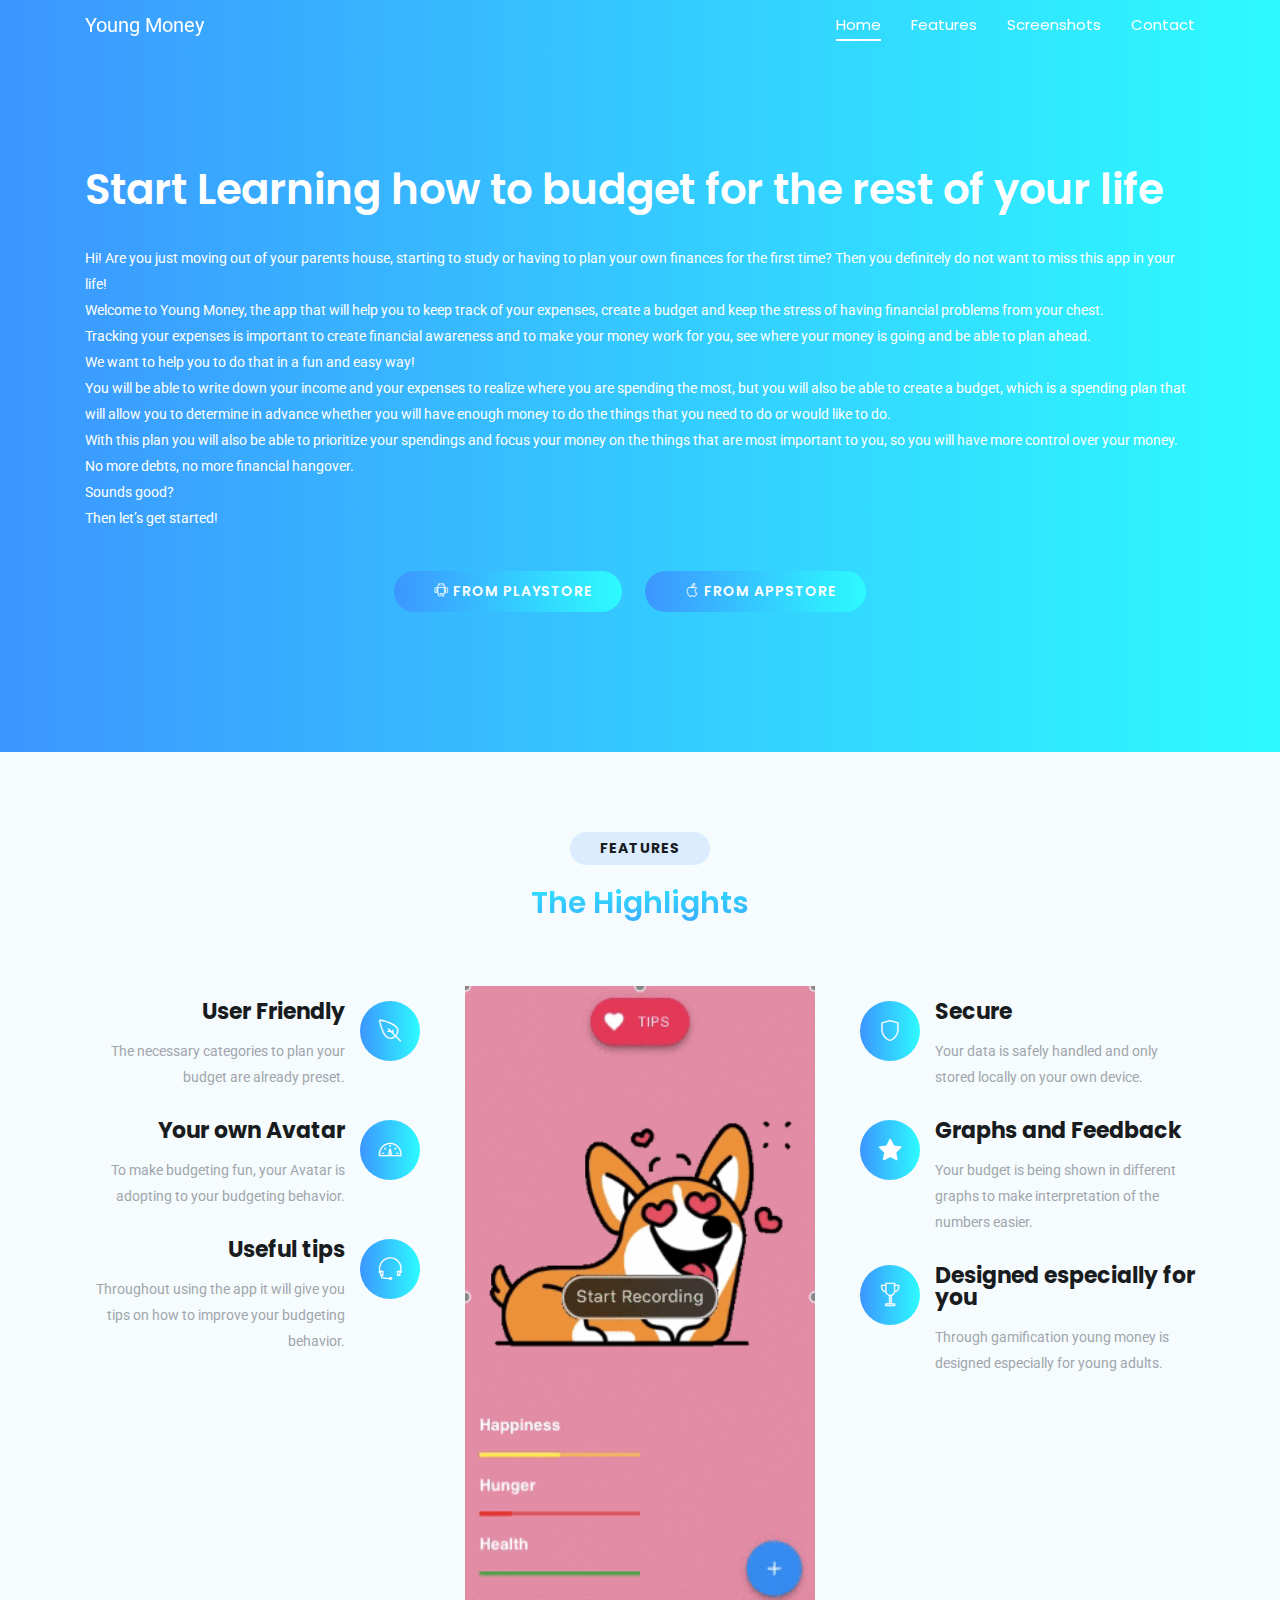
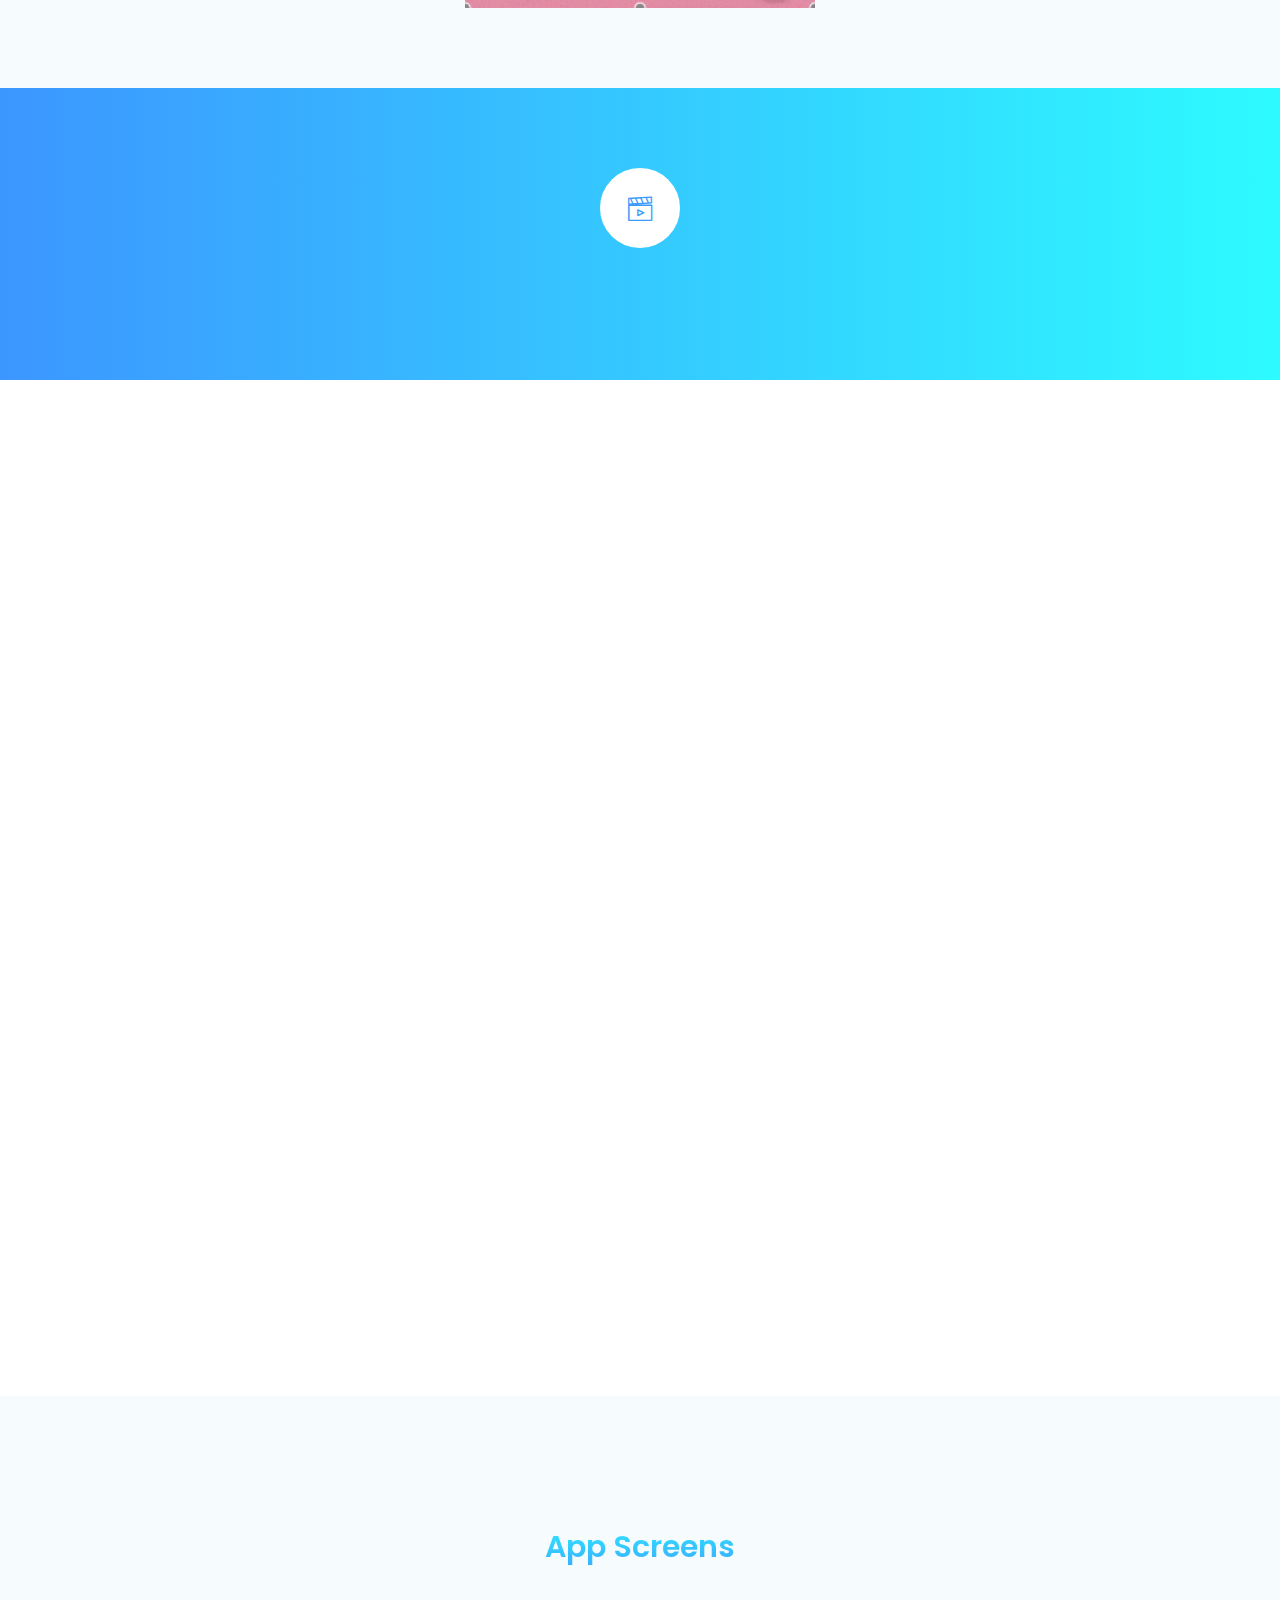
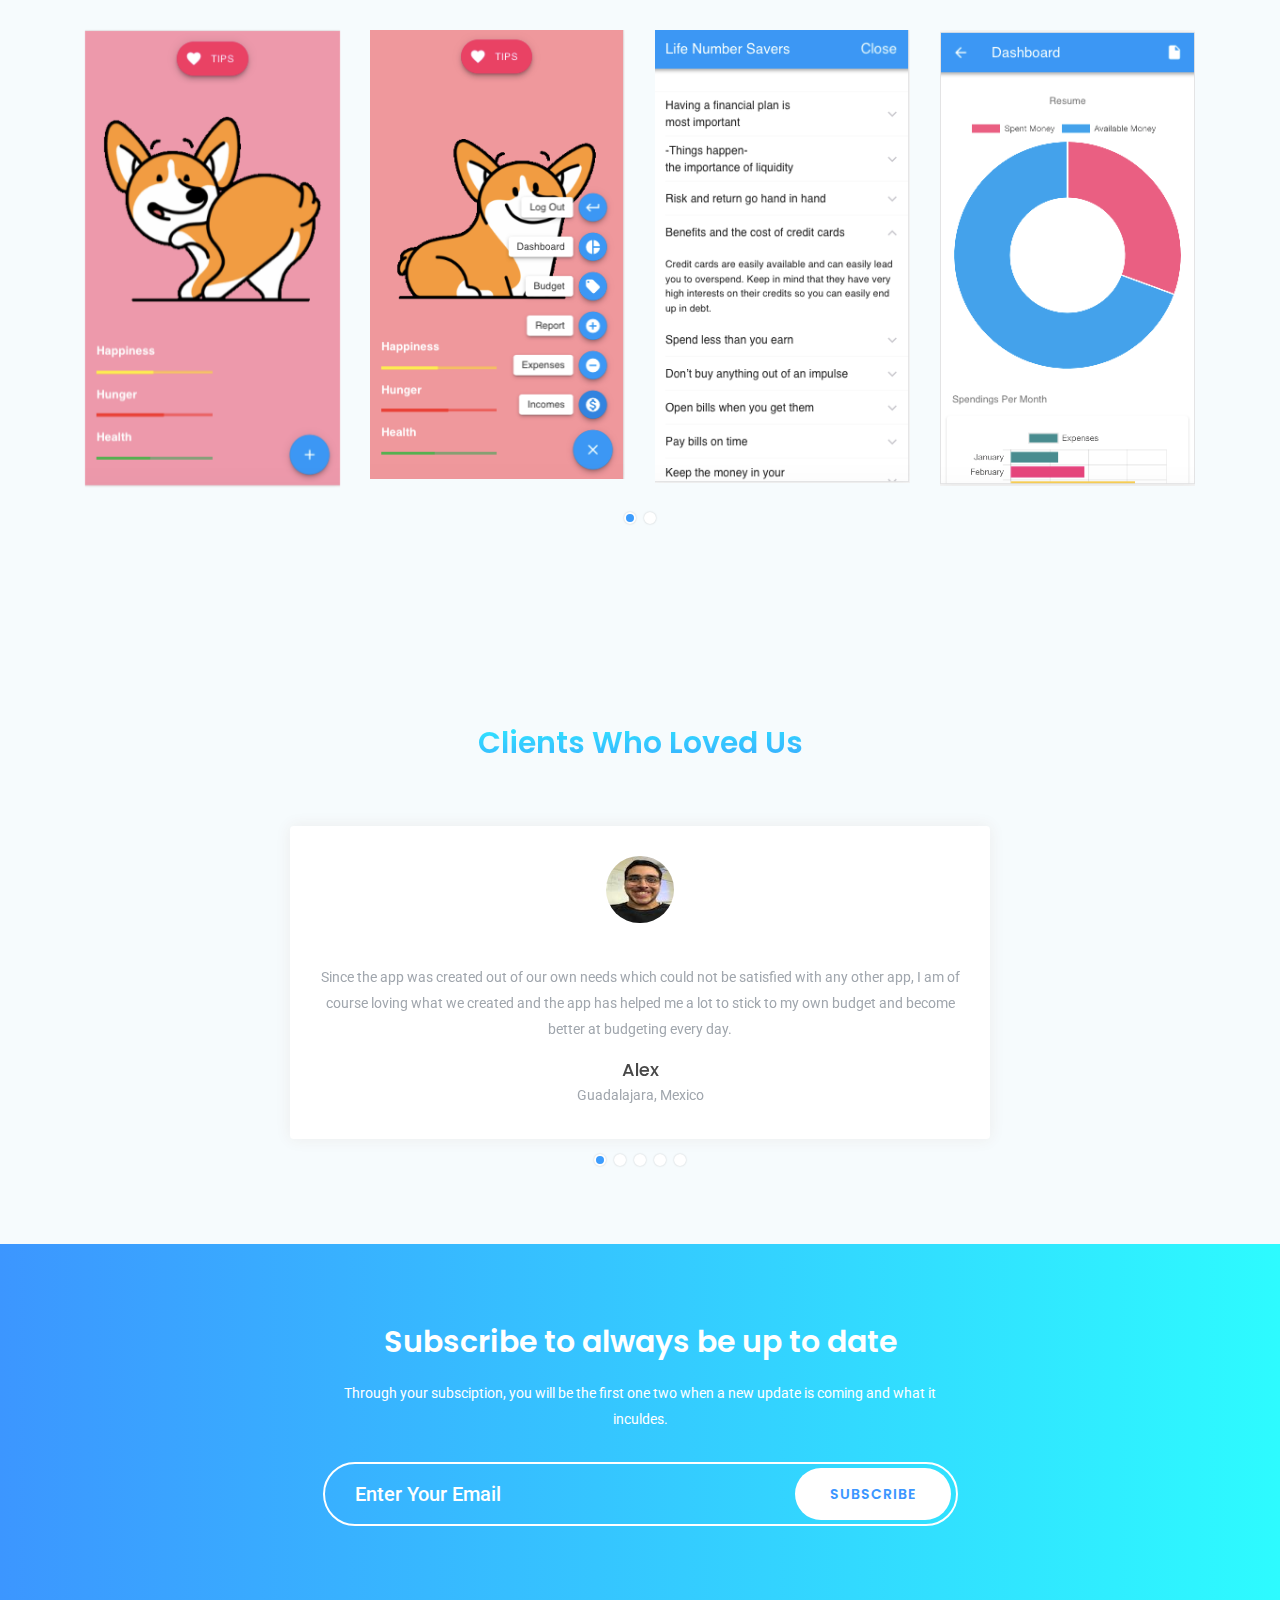
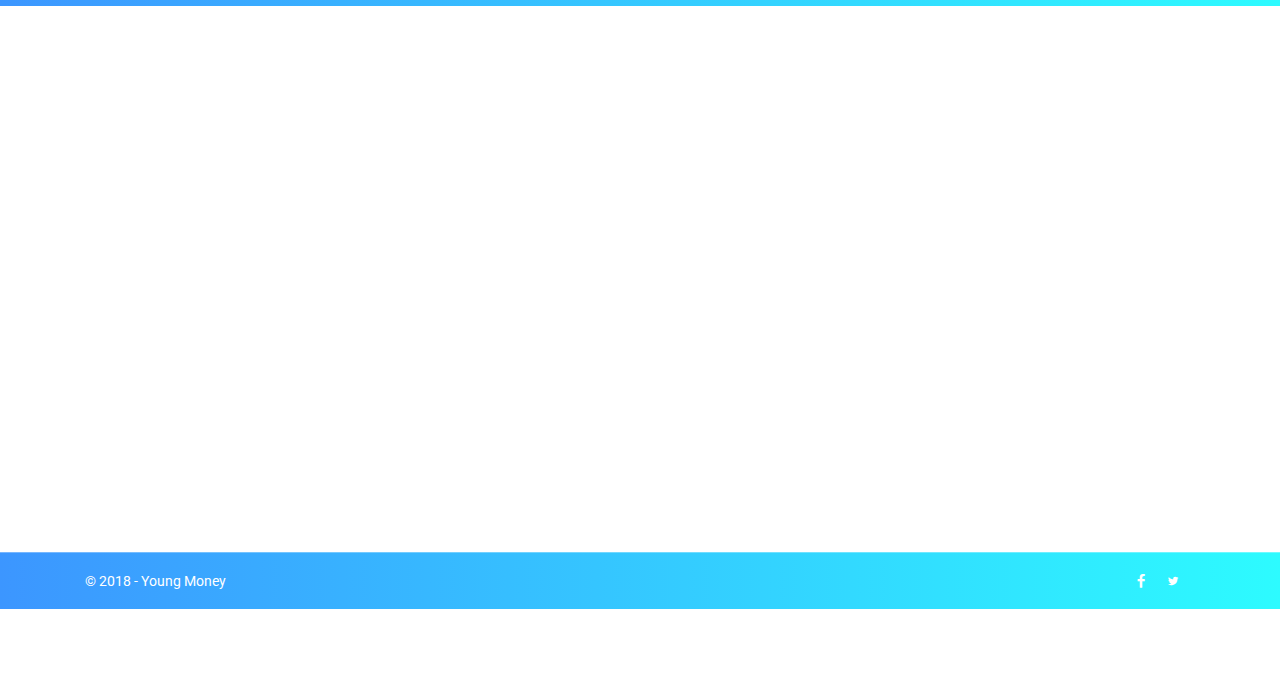
==== commit c4b31ab9: "Update index.html" ====
--- a/index.html
+++ b/index.html
@@ -247,95 +247,6 @@
       </div>
     </section>
     <!-- Awesome Screens Section End -->
-
-    <!-- Team section Start -->
-    <section id="team" class="section">
-      <div class="container">
-        <div class="section-header">
-          <p class="btn btn-subtitle wow fadeInDown" data-wow-delay="0.2s">Team</p>
-          <h2 class="section-title">Our Expert Team</h2>
-        </div>
-        <div class="row">
-          <div class="col-lg-3 col-md-6 col-xs-12">
-            <div class="single-team wow fadeInUp" data-wow-delay="0.2s">
-              <div class="team-thumb">
-                <img src="img/team/cande2.jpg" alt="">
-                <ul class="social-list">
-                  <li class="facebook"><a href="#"><i class="lni-facebook-filled"></i></a></li>
-                  <li class="twitter"><a href="#"><i class="lni-twitter-filled"></i></a></li>
-                  <li class="google-plus"><a href="#"><i class="lni-google-plus"></i></a></li>
-                  <li class="linkedin"><a href="#"><i class="lni-linkedin-fill"></i></a></li>
-                </ul>
-              </div>
-              <div class="team-details">
-                <div class="team-inner">
-                  <h4 class="team-title">Candelario</h4>
-                  <p>Developer</p>
-                </div>
-              </div>
-            </div>
-          </div>
-          <div class="col-lg-3 col-md-6 col-xs-12">
-            <div class="single-team wow fadeInUp" data-wow-delay="0.3s">
-              <div class="team-thumb">
-                <img src="img/team/alex_2.jpg" alt="">
-                <ul class="social-list">
-                  <li class="facebook"><a href="#"><i class="lni-facebook-filled"></i></a></li>
-                  <li class="twitter"><a href="#"><i class="lni-twitter-filled"></i></a></li>
-                  <li class="google-plus"><a href="#"><i class="lni-google-plus"></i></a></li>
-                  <li class="linkedin"><a href="#"><i class="lni-linkedin-fill"></i></a></li>
-                </ul>
-              </div>
-              <div class="team-details">
-                <div class="team-inner">
-                  <h4 class="team-title">Alex</h4>
-                  <p>UI Design</p>
-                </div>
-              </div>
-            </div>
-          </div>
-          <div class="col-lg-3 col-md-6 col-xs-12">
-            <div class="single-team wow fadeInUp" data-wow-delay="0.4s">
-              <div class="team-thumb">
-                <img src="img/team/paola2.png" alt="">
-                <ul class="social-list">
-                  <li class="facebook"><a href="#"><i class="lni-facebook-filled"></i></a></li>
-                  <li class="twitter"><a href="#"><i class="lni-twitter-filled"></i></a></li>
-                  <li class="google-plus"><a href="#"><i class="lni-google-plus"></i></a></li>
-                  <li class="linkedin"><a href="#"><i class="lni-linkedin-fill"></i></a></li>
-                </ul>
-              </div>
-              <div class="team-details">
-                <div class="team-inner">
-                  <h4 class="team-title">Paola</h4>
-                  <p>Users Insight</p>
-                </div>
-              </div>
-            </div>
-          </div>
-          <div class="col-lg-3 col-md-6 col-xs-12">
-            <div class="single-team wow fadeInUp" data-wow-delay="0.5s">
-              <div class="team-thumb">
-                <img src="img/team/holly2.jpg" alt="">
-                <ul class="social-list">
-                  <li class="facebook"><a href="#"><i class="lni-facebook-filled"></i></a></li>
-                  <li class="twitter"><a href="#"><i class="lni-twitter-filled"></i></a></li>
-                  <li class="google-plus"><a href="#"><i class="lni-google-plus"></i></a></li>
-                  <li class="linkedin"><a href="#"><i class="lni-linkedin-fill"></i></a></li>
-                </ul>
-              </div>
-              <div class="team-details">
-                <div class="team-inner">
-                  <h4 class="team-title">Holly</h4>
-                  <p>Research</p>
-                </div>
-              </div>
-            </div>
-          </div>
-        </div>
-      </div>
-    </section>
-    <!-- Team section End -->
 
     <!-- Testimonial Section Start -->
     <section id="testimonial" class="section">
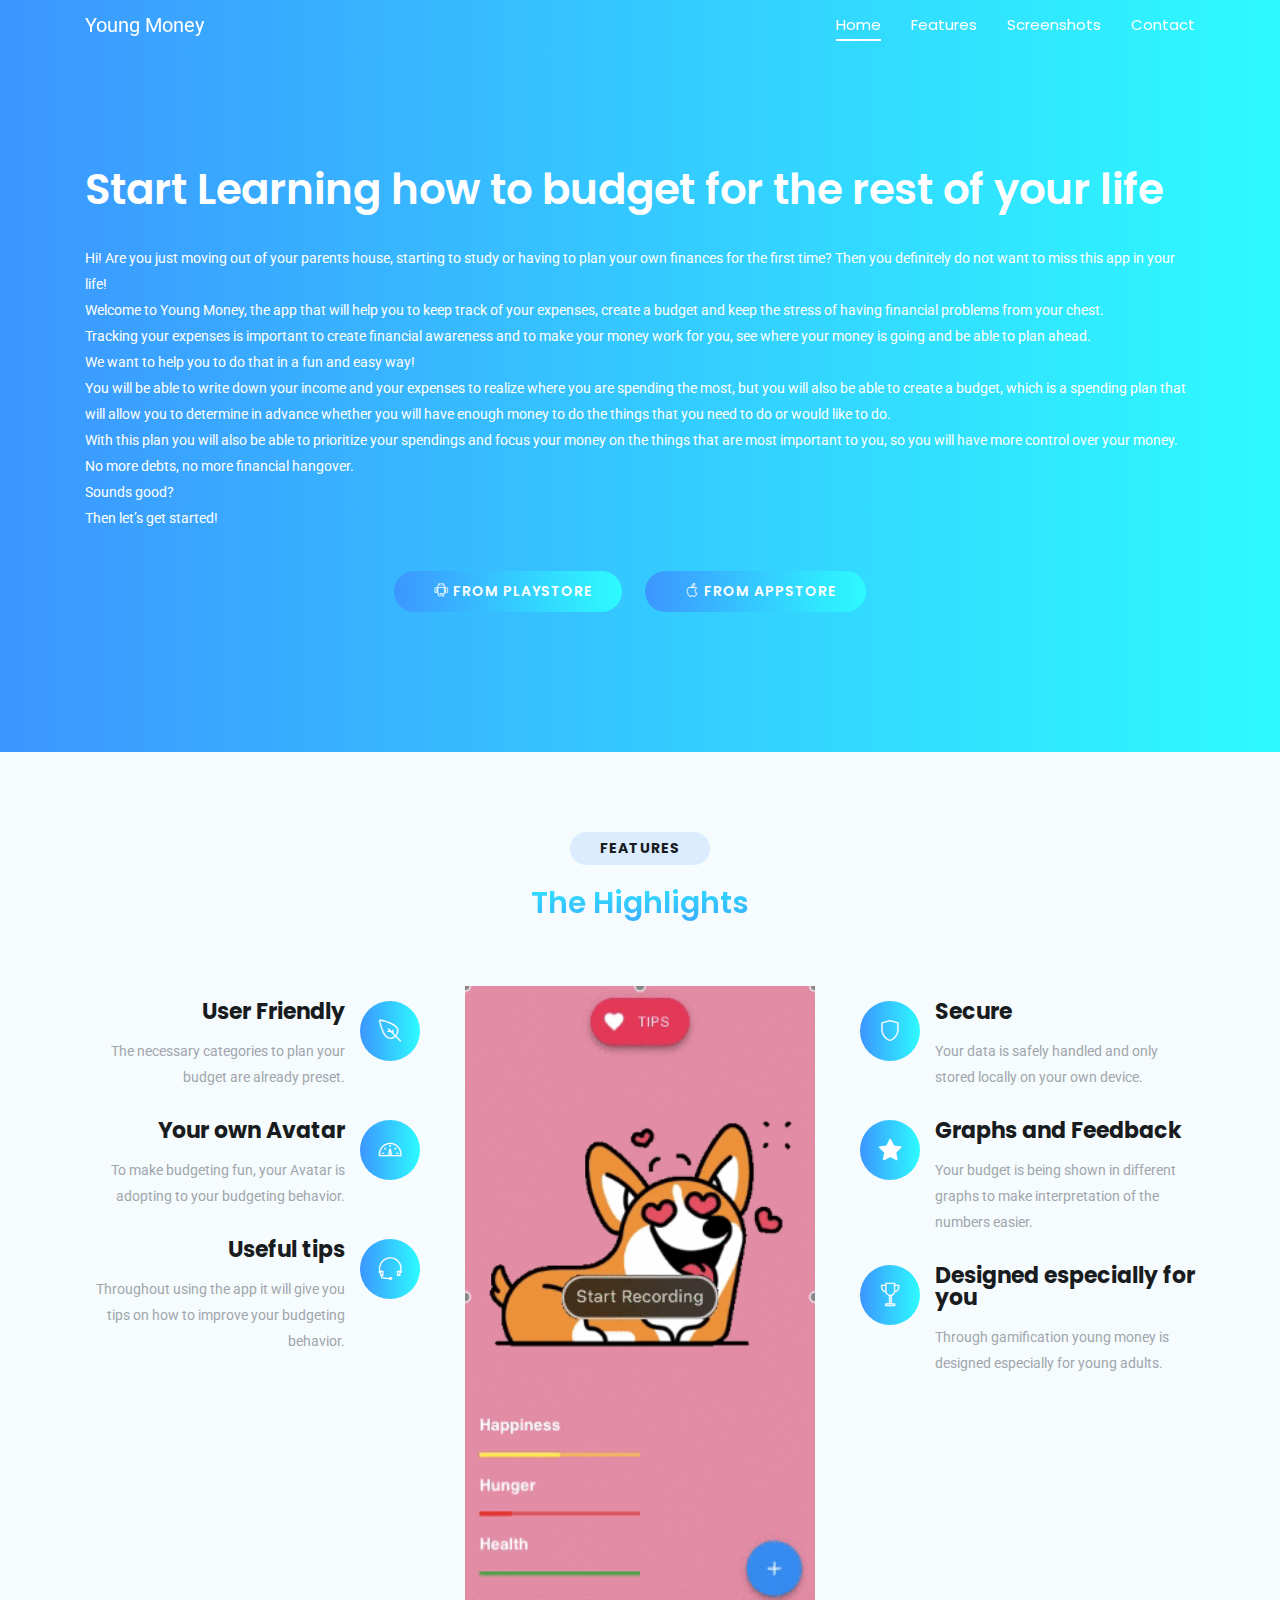
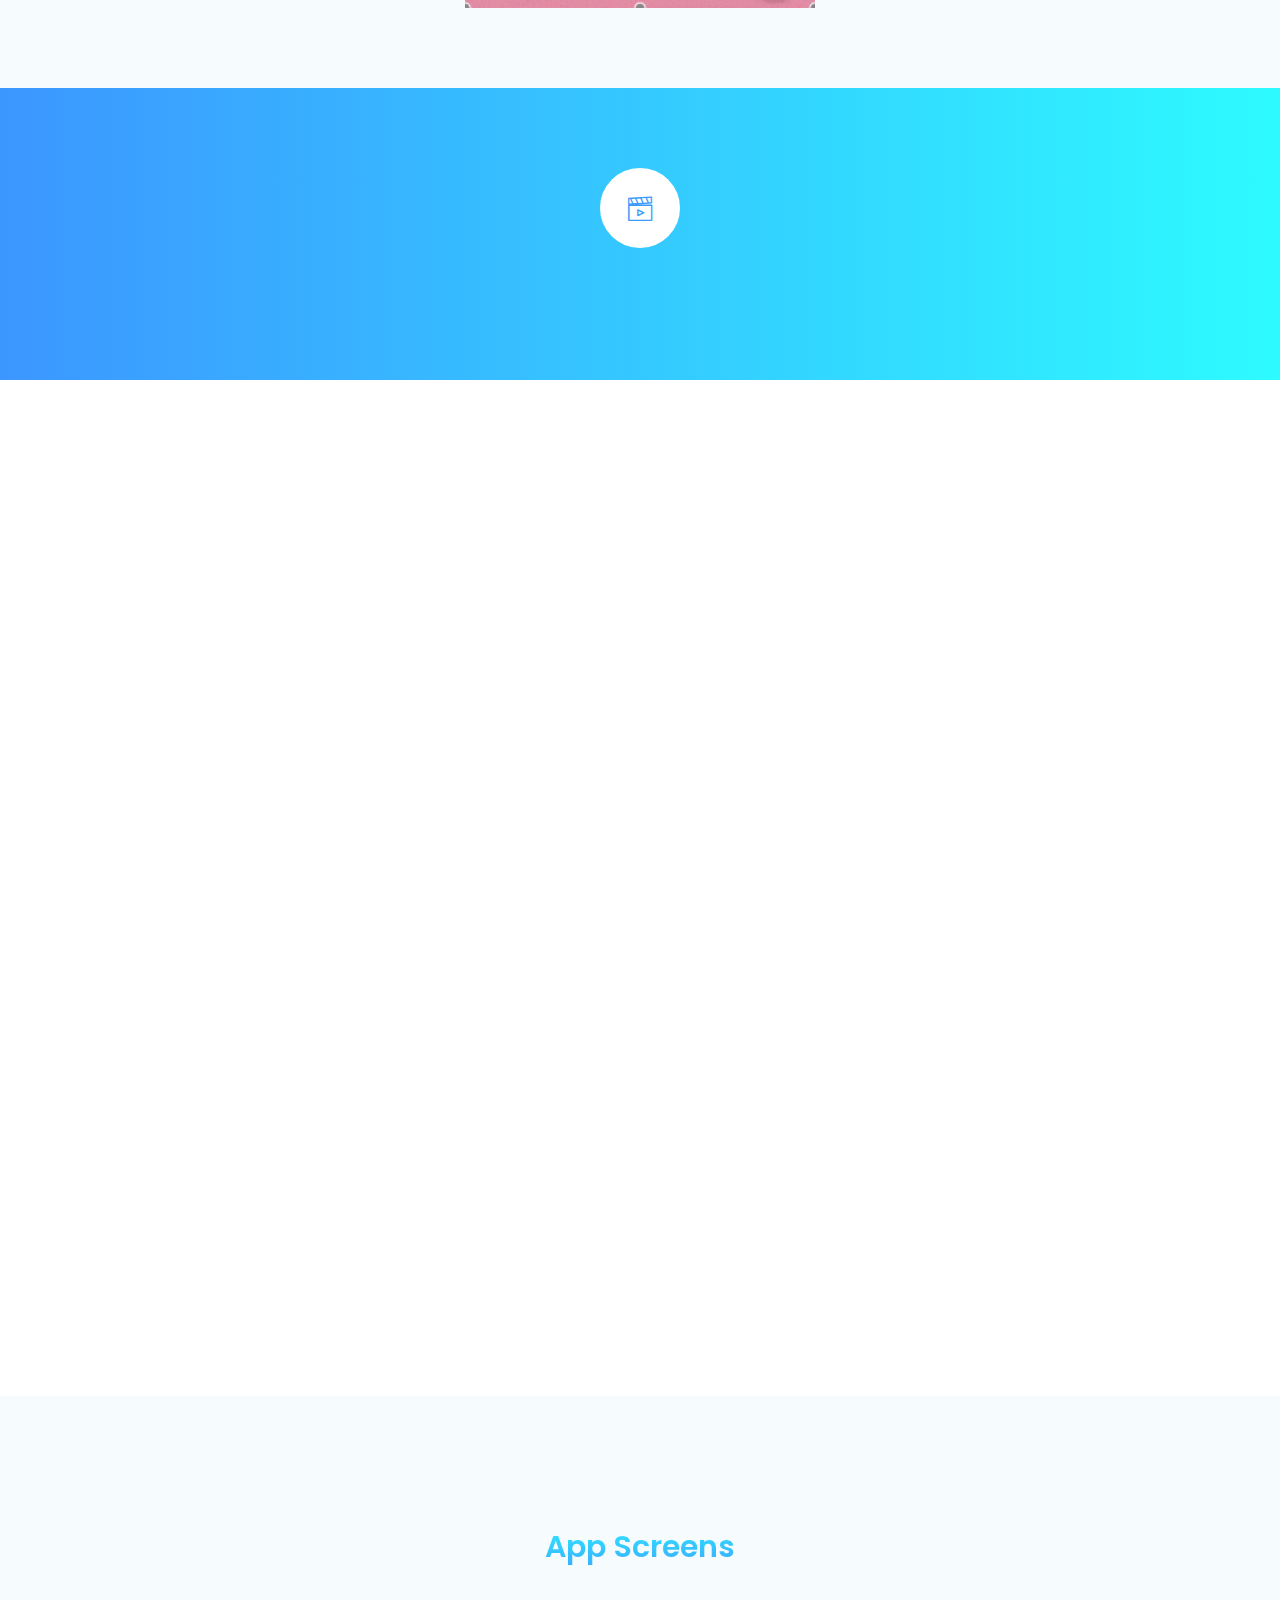
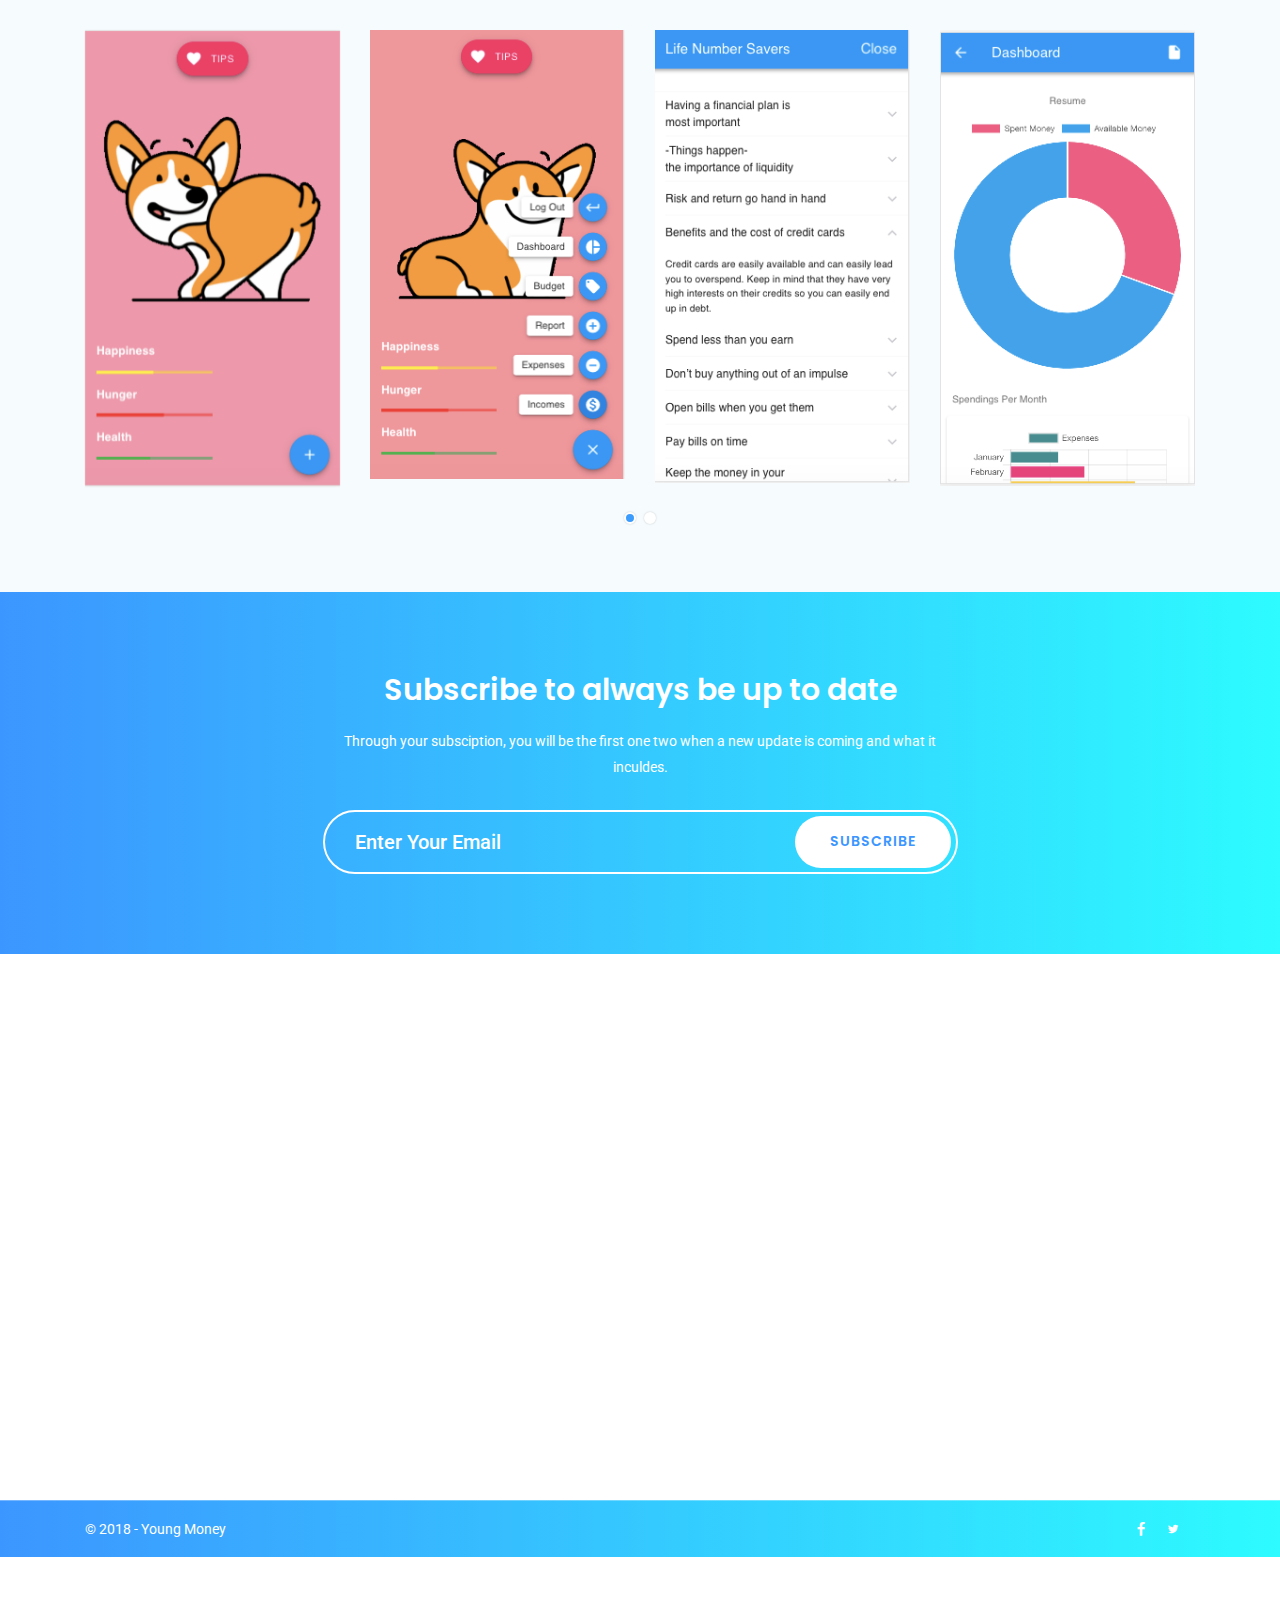
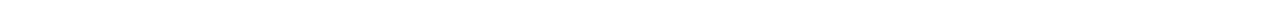
==== commit df133861: "Update index.html" ====
--- a/index.html
+++ b/index.html
@@ -247,103 +247,6 @@
       </div>
     </section>
     <!-- Awesome Screens Section End -->
-
-    <!-- Testimonial Section Start -->
-    <section id="testimonial" class="section">
-      <div class="container">
-        <div class="section-header">
-          <p class="btn btn-subtitle wow fadeInDown" data-wow-delay="0.2s">Reviews</p>
-          <h2 class="section-title">Clients Who Loved Us</h2>
-        </div>
-        <div class="row justify-content-center">
-          <div class="col-lg-8 col-md-12 col-sm-12 col-xs-12">
-            <div id="testimonials" class="touch-slider owl-carousel">
-              <div class="item">
-                <div class="testimonial-item">
-                  <div class="author">
-                    <div class="img-thumb">
-                      <img src="img/testimonial/alex_2.jpg" alt="">
-                    </div>
-                  </div>
-                  <div class="content-inner">
-                    <p class="description">Since the app was created out of our own needs which could not be satisfied with any other app, I am of course loving what we created and the app has helped me a lot to stick to my own budget and become better at budgeting every day.</p>
-                    <div class="author-info">
-                      <h2><a href="#">Alex</a></h2>
-                      <span>Guadalajara, Mexico</span>
-                    </div>
-                  </div>
-                </div>
-              </div>
-              <div class="item">
-                <div class="testimonial-item">
-                  <div class="author">
-                    <div class="img-thumb">
-                    <img src="img/testimonial/alex_test.jpg" alt="">
-                    </div>
-                  </div>
-                  <div class="content-inner">
-                    <p class="description">Since the app was created out of our own needs which could not be satisfied with any other app, I am of course loving what we created and the app has helped me a lot to stick to my own budget and become better at budgeting every day.</p>
-                    <div class="author-info">
-                      <h2><a href="#">Alex</a></h2>
-                      <span>Guadalajara, Mexico</span>
-                    </div>
-                  </div>
-                </div>
-              </div>
-              <div class="item">
-                <div class="testimonial-item">
-                  <div class="author">
-                    <div class="img-thumb">
-                    <img src="img/testimonial/alex_test.jpg" alt="">
-                    </div>
-                  </div>
-                  <div class="content-inner">
-                    <p class="description">Since the app was created out of our own needs which could not be satisfied with any other app, I am of course loving what we created and the app has helped me a lot to stick to my own budget and become better at budgeting every day.</p>
-                    <div class="author-info">
-                      <h2><a href="#">Alex</a></h2>
-                      <span>Guadalajara, Mexico</span>
-                    </div>
-                  </div>
-                </div>
-              </div>
-              <div class="item">
-                <div class="testimonial-item">
-                  <div class="author">
-                    <div class="img-thumb">
-                      <img src="img/testimonial/alex_test.jpg" alt="">
-                    </div>
-                  </div>
-                  <div class="content-inner">
-                    <p class="description">Since the app was created out of our own needs which could not be satisfied with any other app, I am of course loving what we created and the app has helped me a lot to stick to my own budget and become better at budgeting every day.</p>
-                    <div class="author-info">
-                      <h2><a href="#">Alex</a></h2>
-                      <span>Guadalajara, Mexico</span>
-                    </div>
-                  </div>
-                </div>
-              </div>
-              <div class="item">
-                <div class="testimonial-item">
-                  <div class="author">
-                    <div class="img-thumb">
-                      <img src="img/testimonial/alex_test.jpg" alt="">
-                    </div>
-                  </div>
-                  <div class="content-inner">
-                    <p class="description">Since the app was created out of our own needs which could not be satisfied with any other app, I am of course loving what we created and the app has helped me a lot to stick to my own budget and become better at budgeting every day.</p>
-                    <div class="author-info">
-                      <h2><a href="#">Alex</a></h2>
-                      <span>Guadalajara, Mexico</span>
-                    </div>
-                  </div>
-                </div>
-              </div>
-            </div>
-          </div>
-        </div>
-      </div>
-    </section>
-    <!-- Testimonial Section End -->
 
     <!-- Subcribe Section Start -->
     <div id="subscribe" class="section">
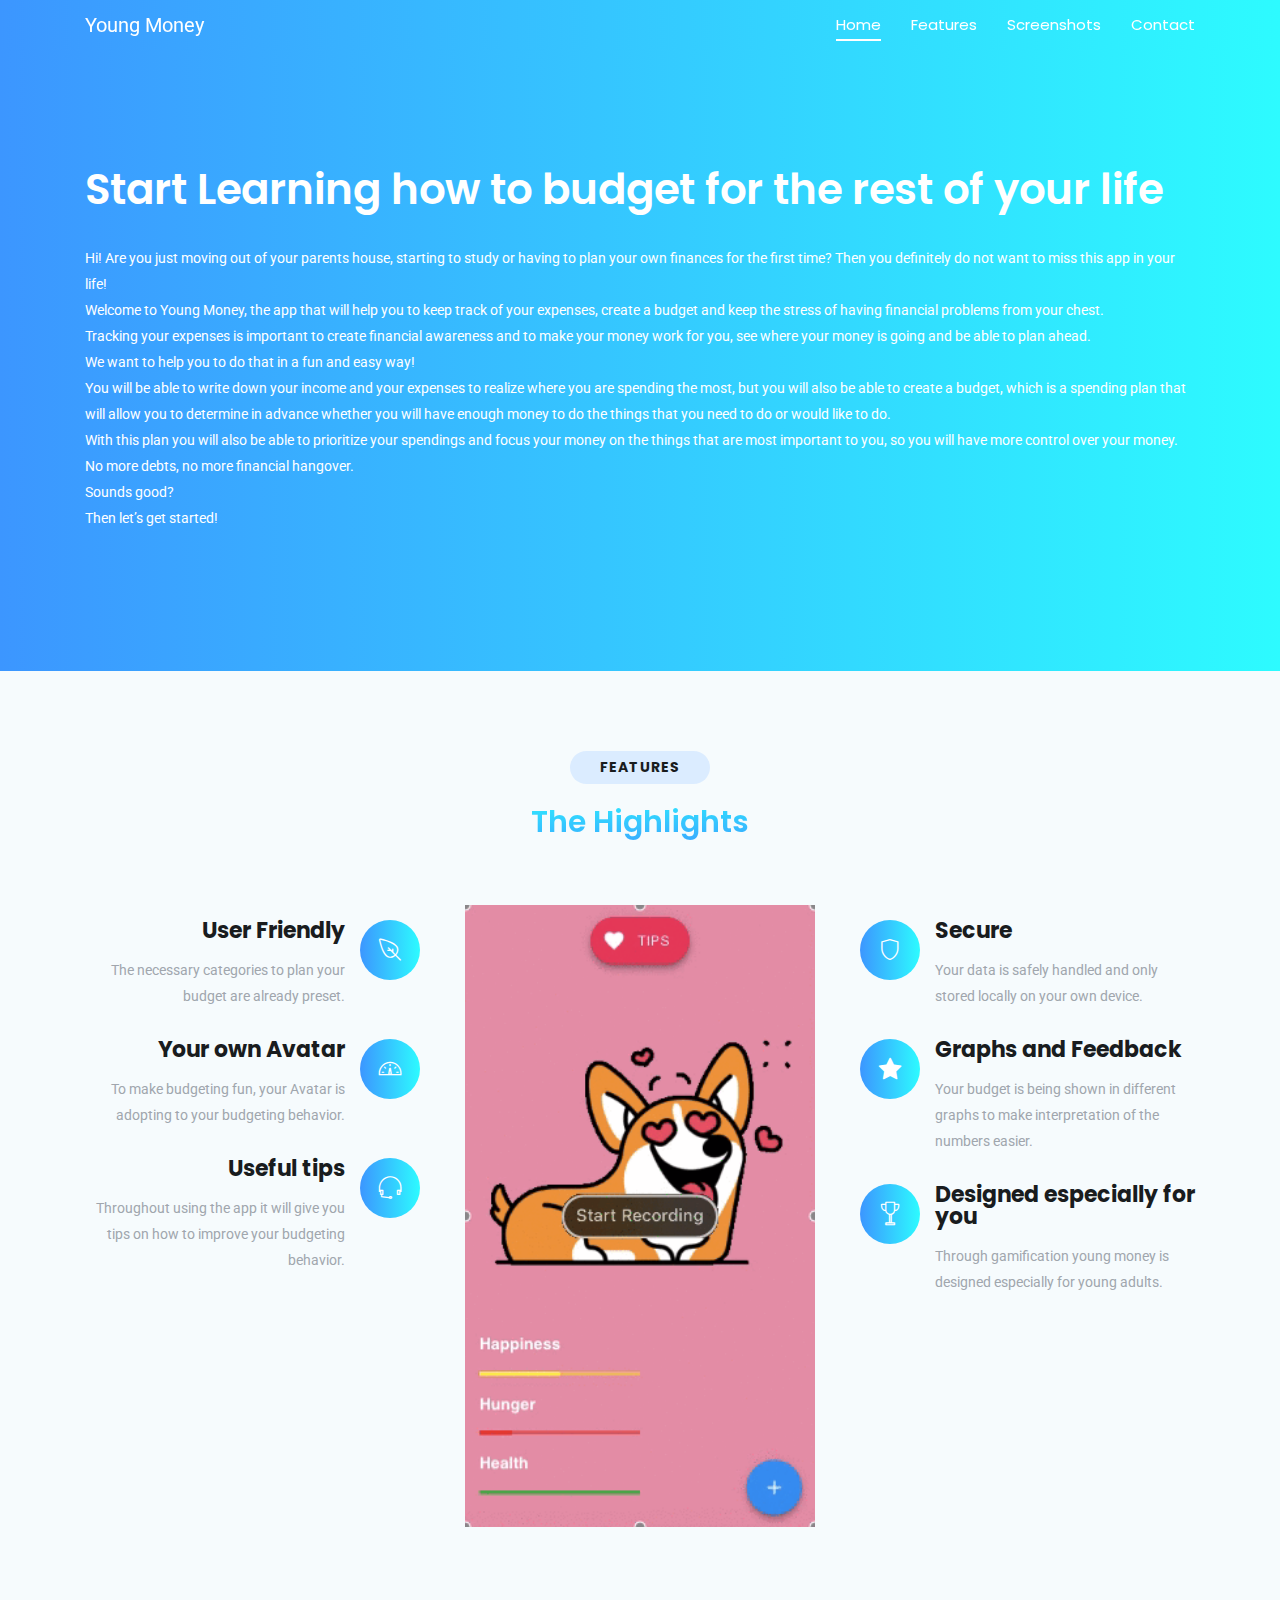
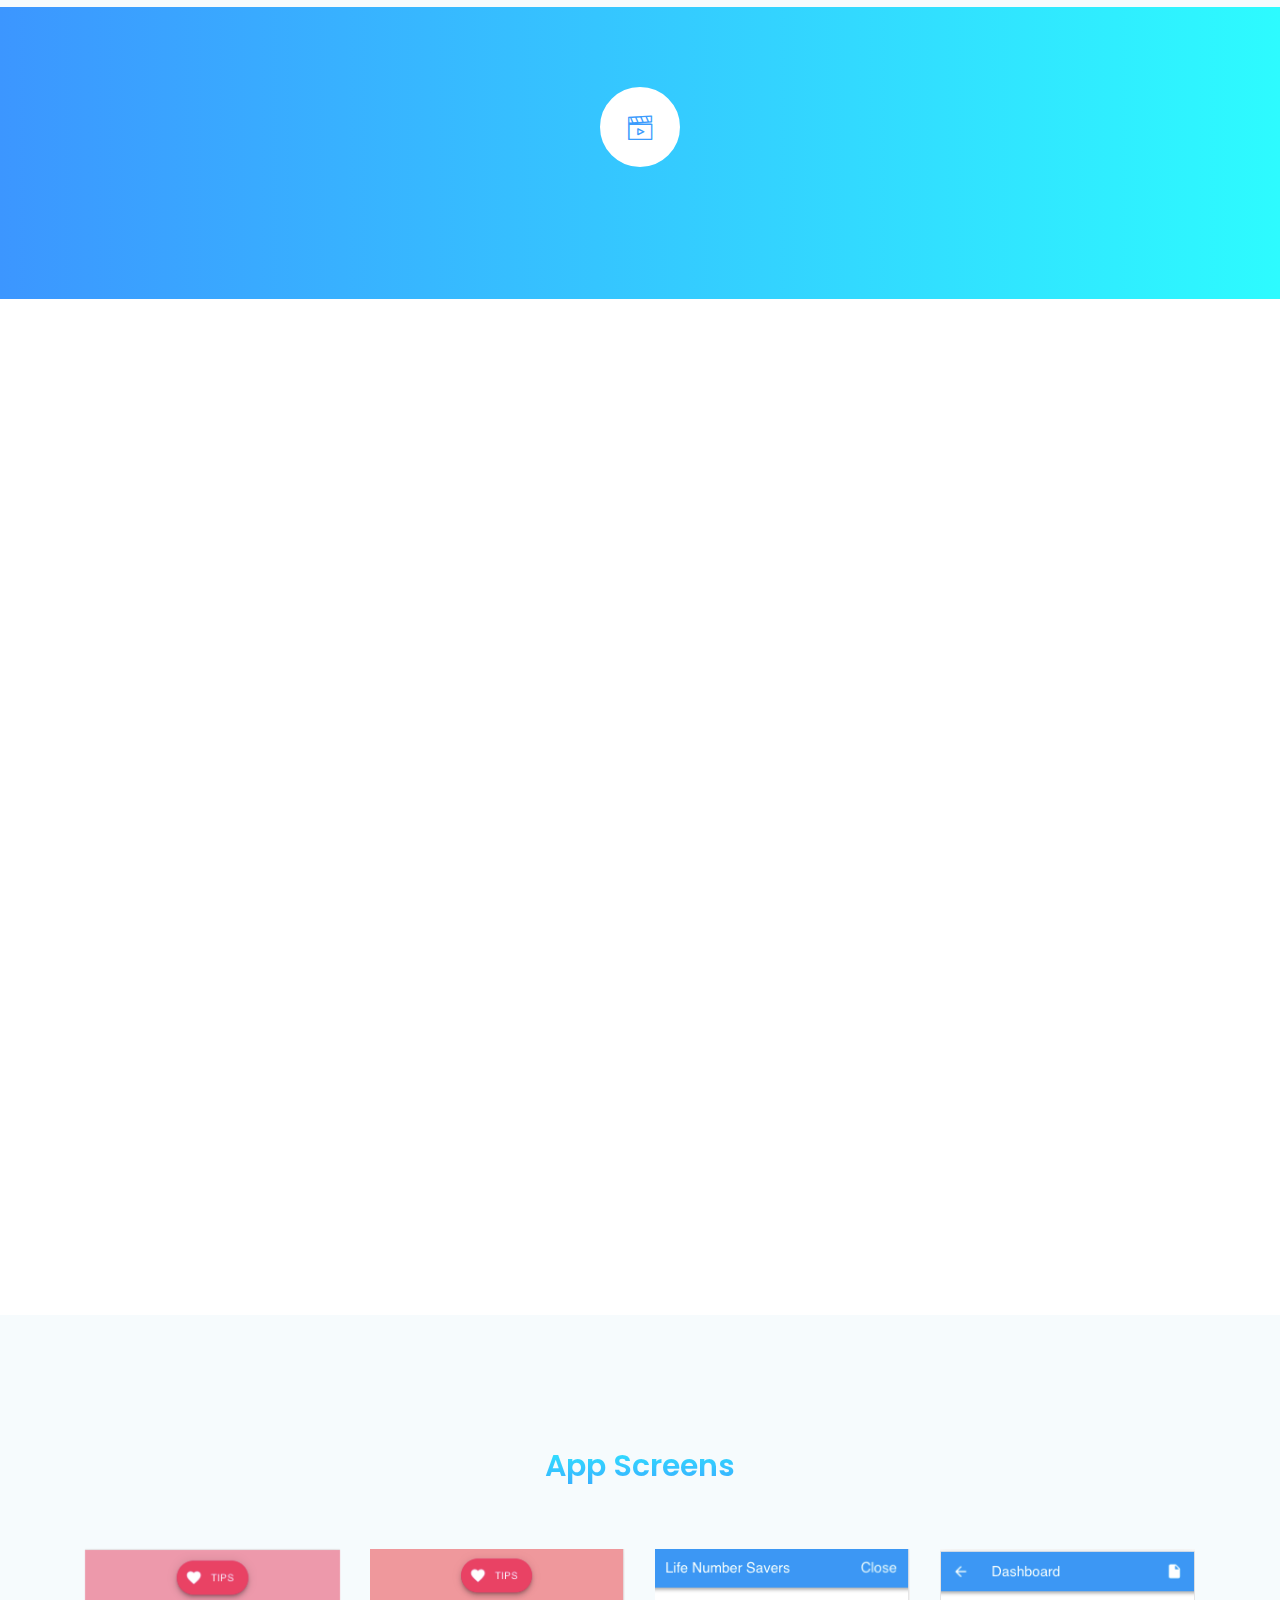
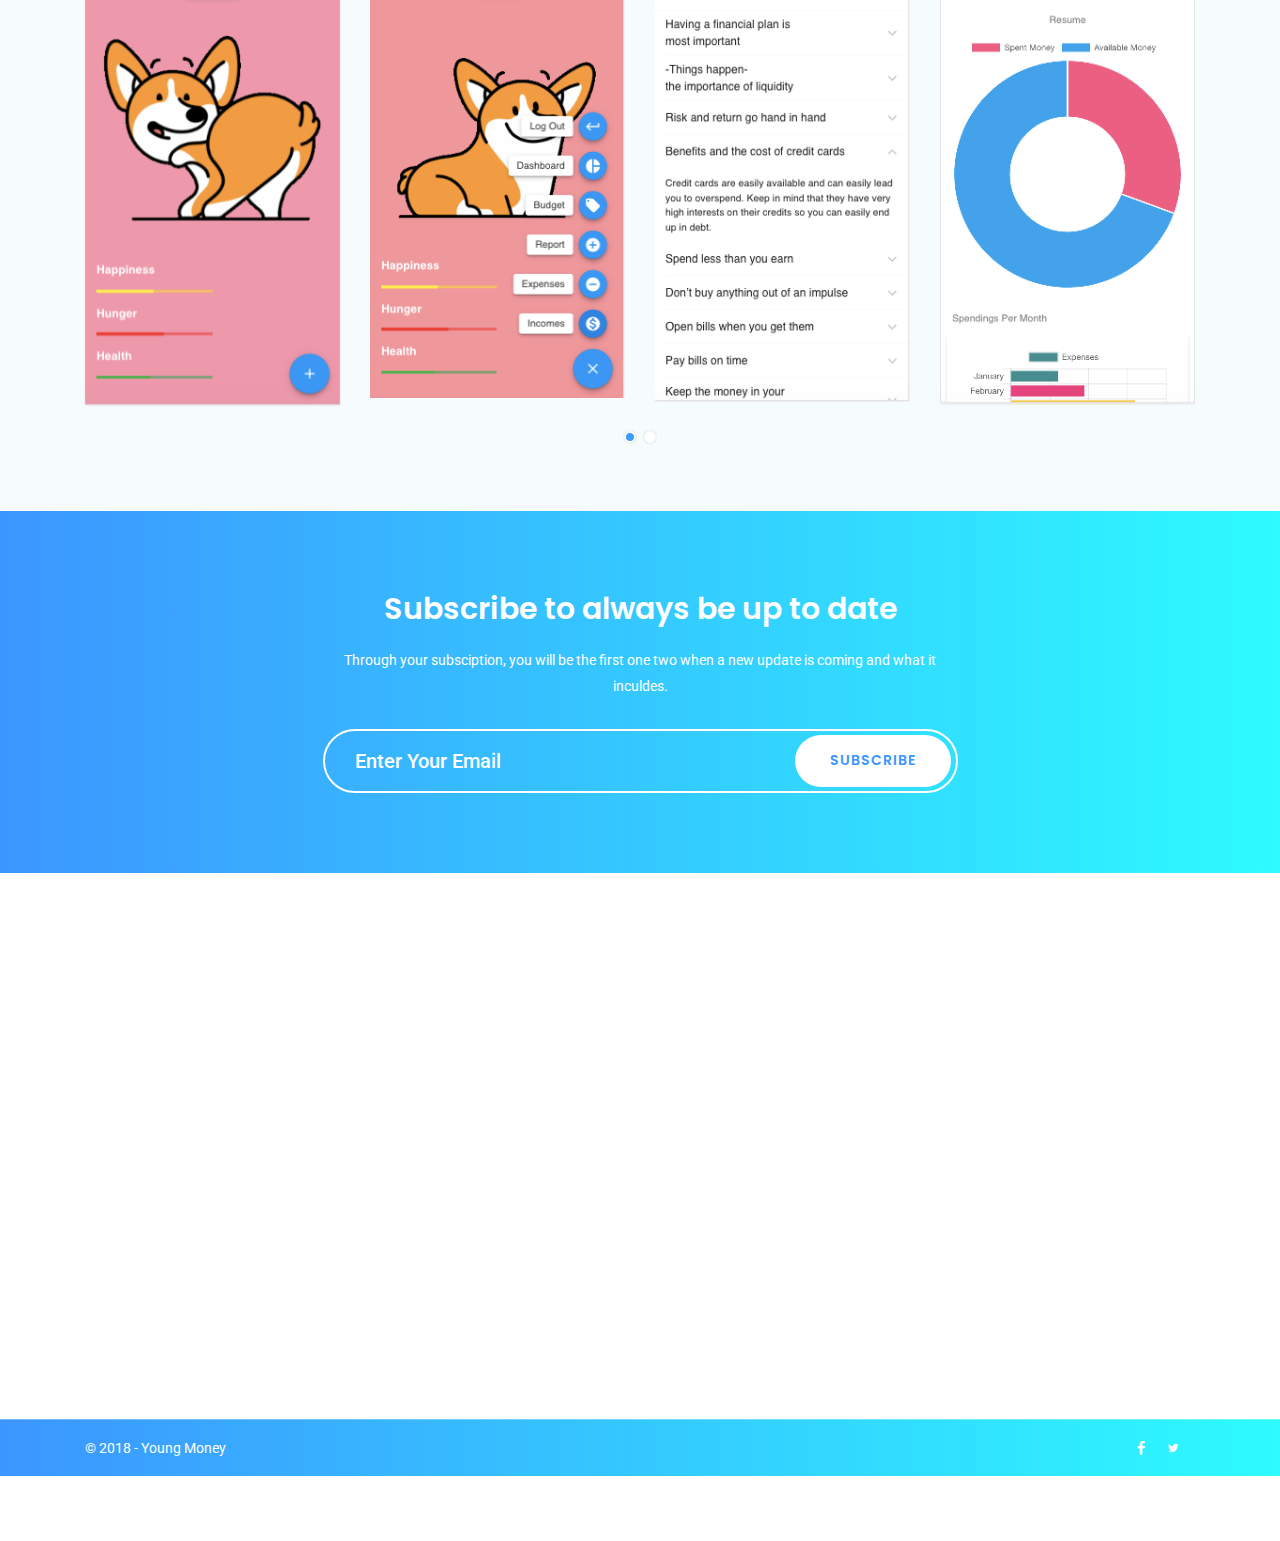
==== commit 784ccd37: "Update index.html" ====
--- a/index.html
+++ b/index.html
@@ -57,10 +57,6 @@
             <div class="contents">
               <h2 class="head-title">Start Learning how to budget for the rest of your life</h2>
               <p>Hi! Are you just moving out of your parents house, starting to study or having to plan your own finances for the first time? Then you definitely do not want to miss this app in your life!<br/>Welcome to Young Money, the app that will help you to keep track of your expenses, create a budget and keep the stress of having financial problems from your chest.<br/>Tracking your expenses is important to create financial awareness and to make your money work for you, see where your money is going and be able to plan ahead.<br/>We want to help you to do that in a fun and easy way!<br/>You will be able to write down your income and your expenses to realize where you are spending the most, but you will also be able to create a budget, which is a spending plan that will allow you to determine in advance whether you will have enough money to do the things that you need to do or would like to do.<br/>With this plan you will also be able to prioritize your spendings and focus your money on the things that are most important to you, so you will have more control over your money.<br/>No more debts, no more financial hangover.<br/>Sounds good?<br/>Then let’s get started!</p>
-              <div class="header-button">
-                <a href="#" class="btn btn-common btn-effect"><i class="lni-android"></i> From PlayStore<br></a>
-                <a href="#" class="btn btn-common btn-effect"><i class="lni-apple"></i> From AppStore<br></a>
-              </div>
             </div>
           </div>
         </div>
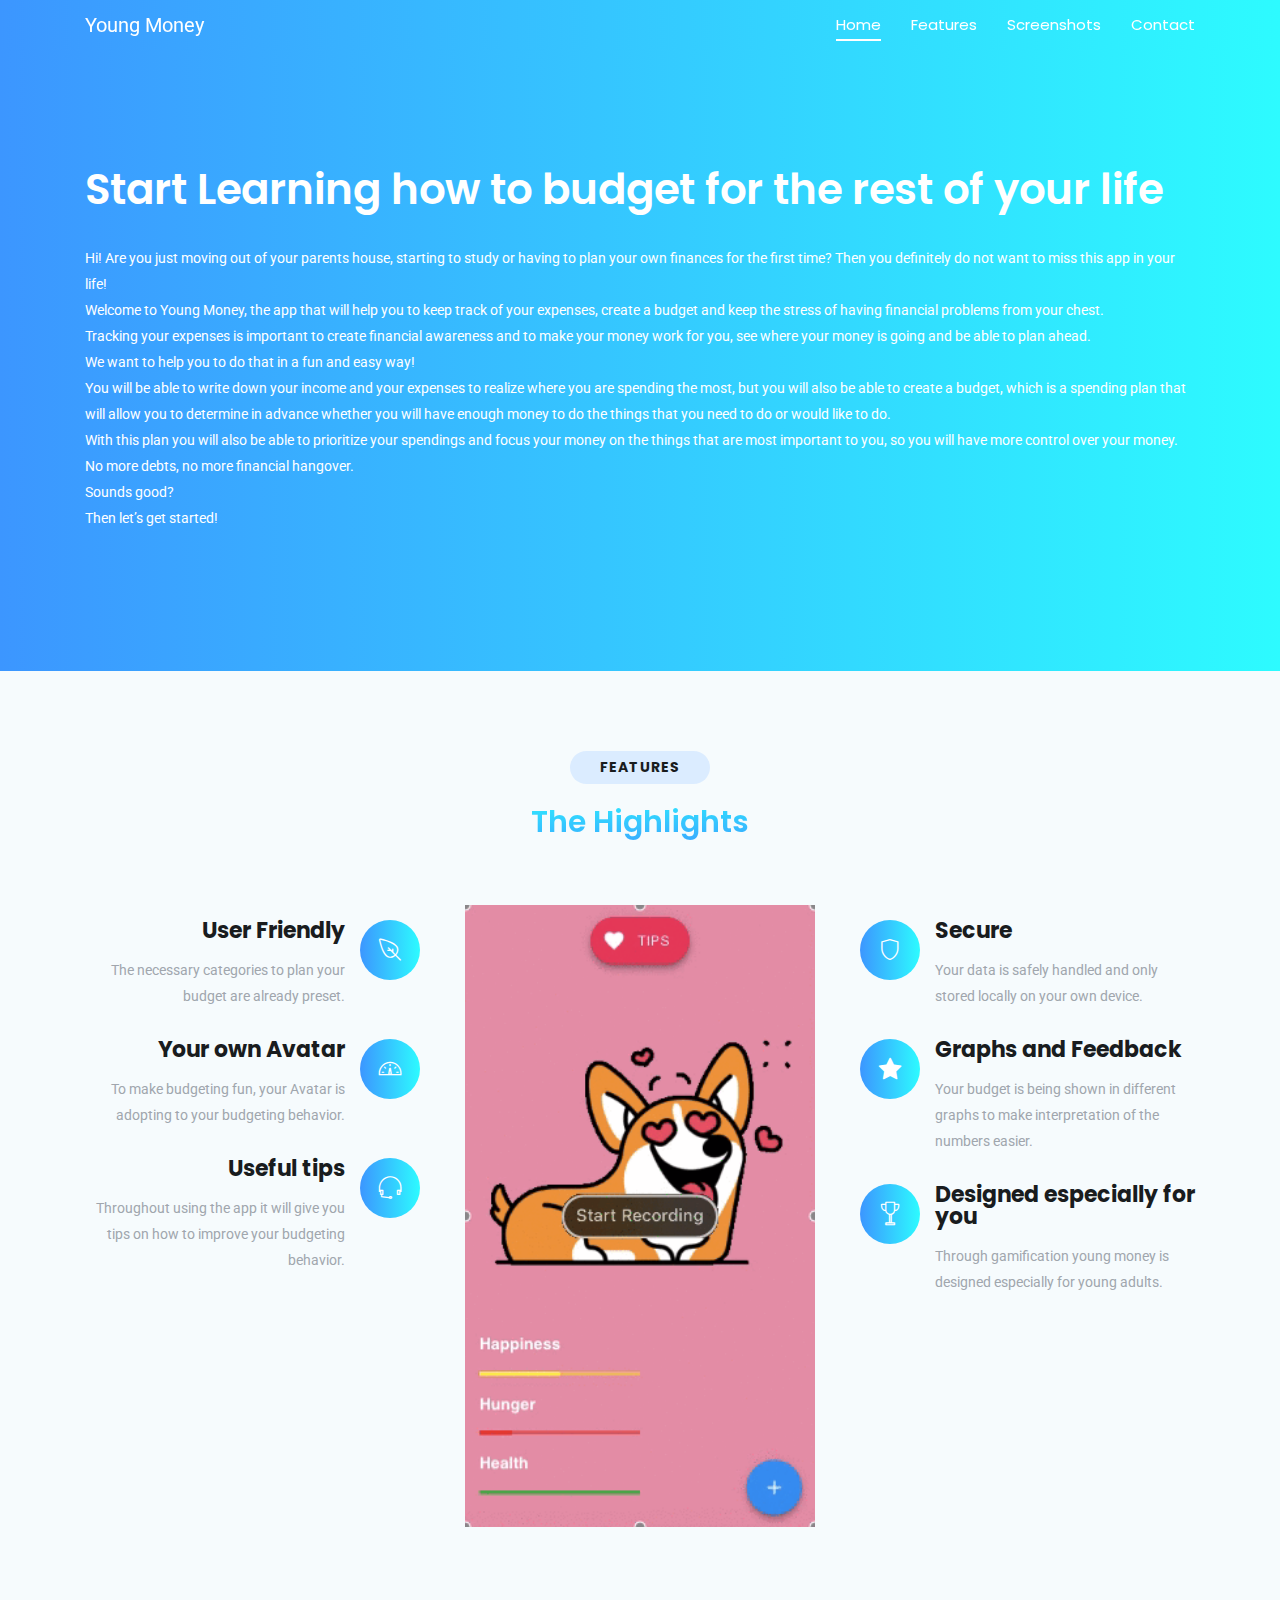
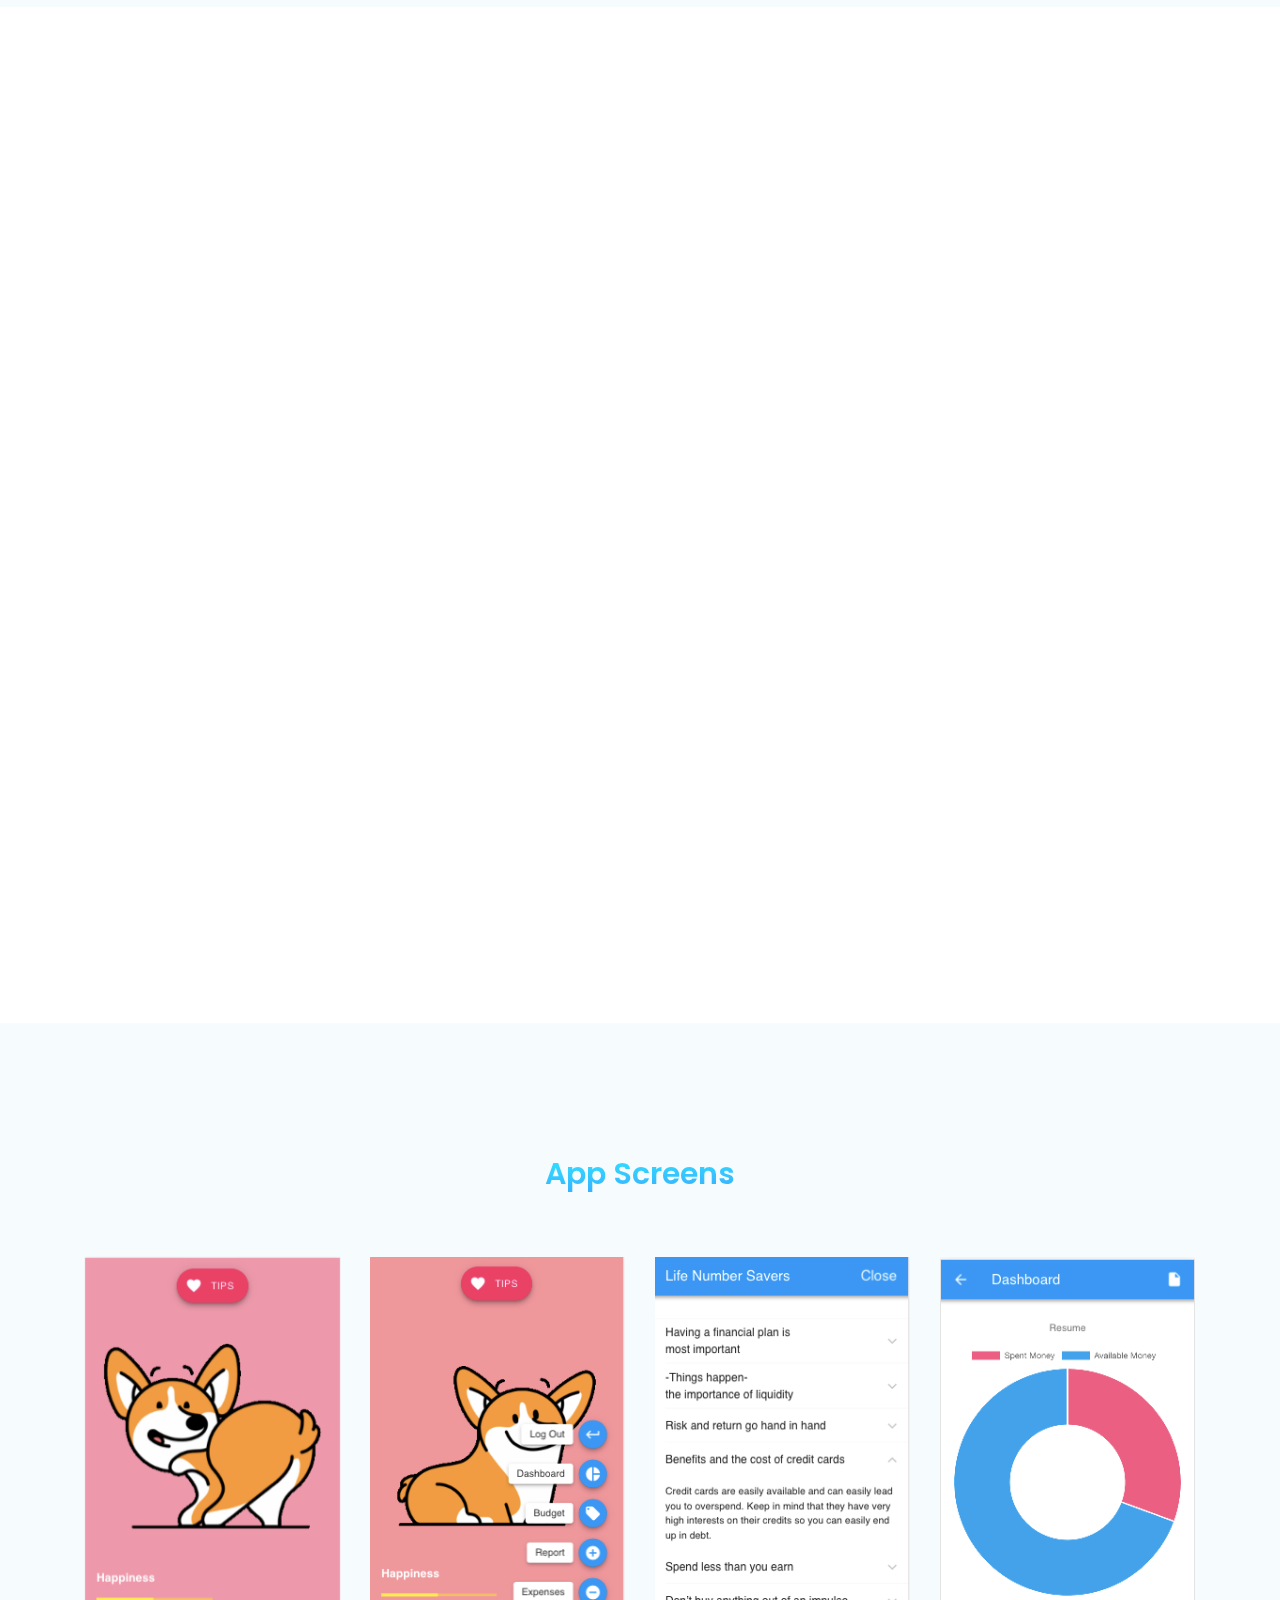
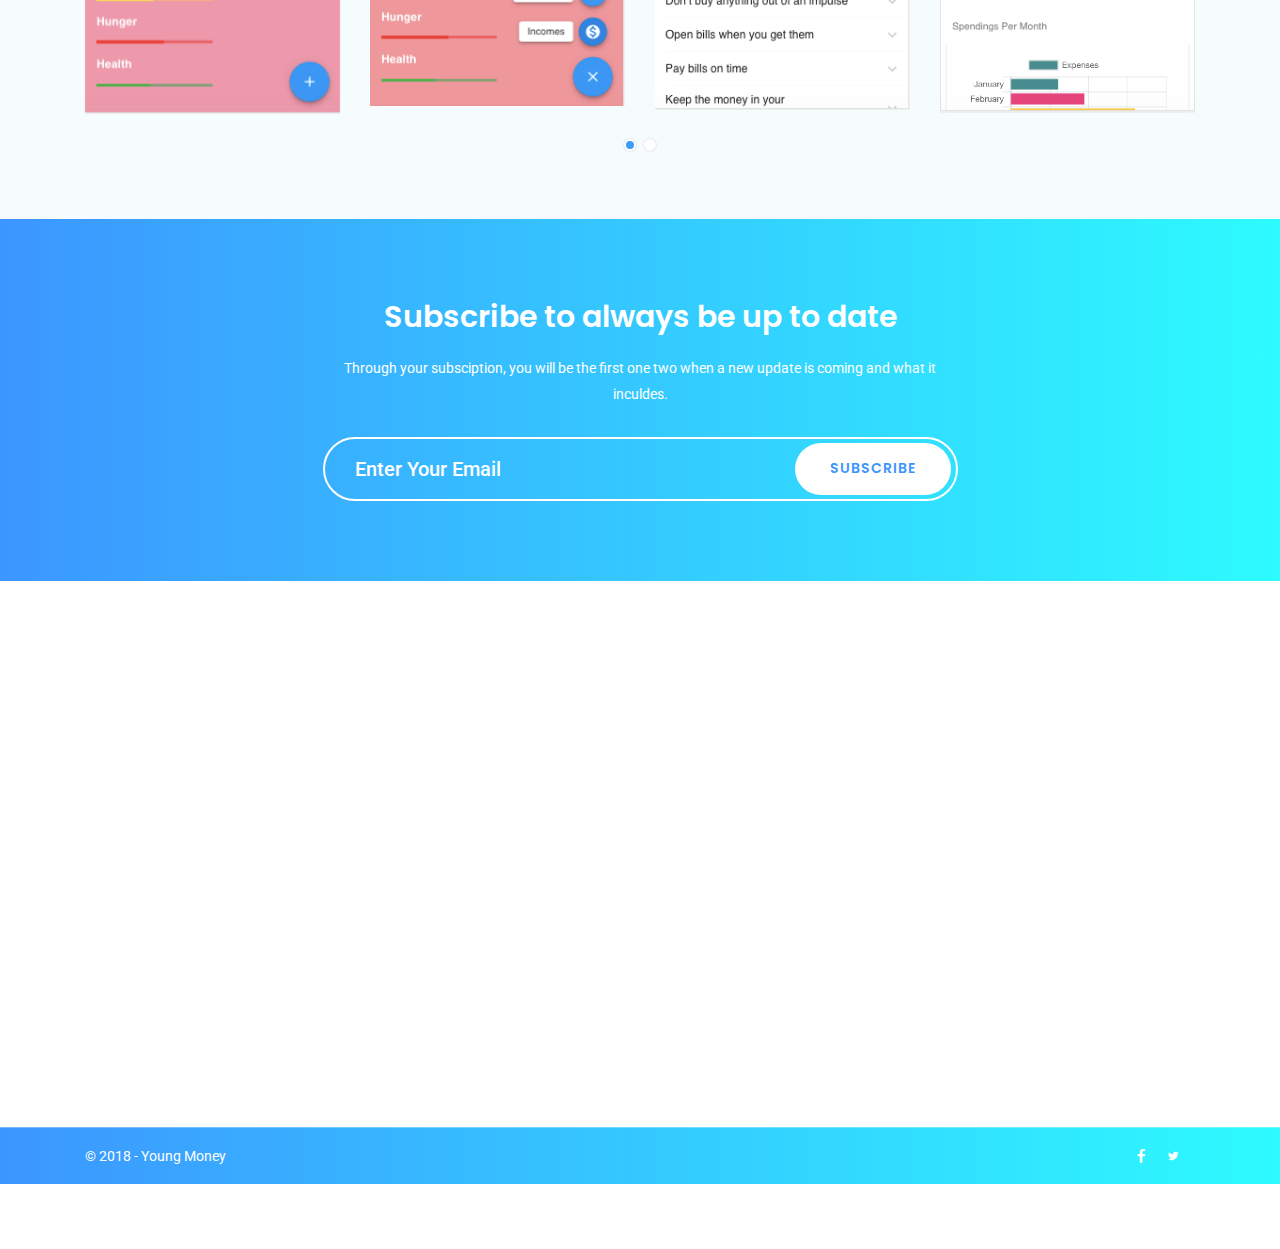
==== commit f44d8b11: "Update index.html" ====
--- a/index.html
+++ b/index.html
@@ -143,22 +143,6 @@
       </div>
     </div>
     <!-- features Section End -->
-
-    <!-- Start Video promo Section -->
-    <section class="video-promo section">
-      <div class="overlay"></div>
-      <div class="container">
-        <div class="row">
-          <div class="col-md-12 col-sm-12">
-              <div class="video-promo-content text-center">
-                <a href="#" class="video-popup"><i class="lni-film-play"></i></a>
-                <h2 class="mt-3 wow zoomIn" data-wow-duration="1000ms" data-wow-delay="100ms">Watch Video</h2>
-              </div>
-          </div>
-        </div>
-      </div>
-    </section>
-    <!-- End Video Promo Section -->
 
     <!-- Features Section Start -->
     <div id="features-two" class="section">
